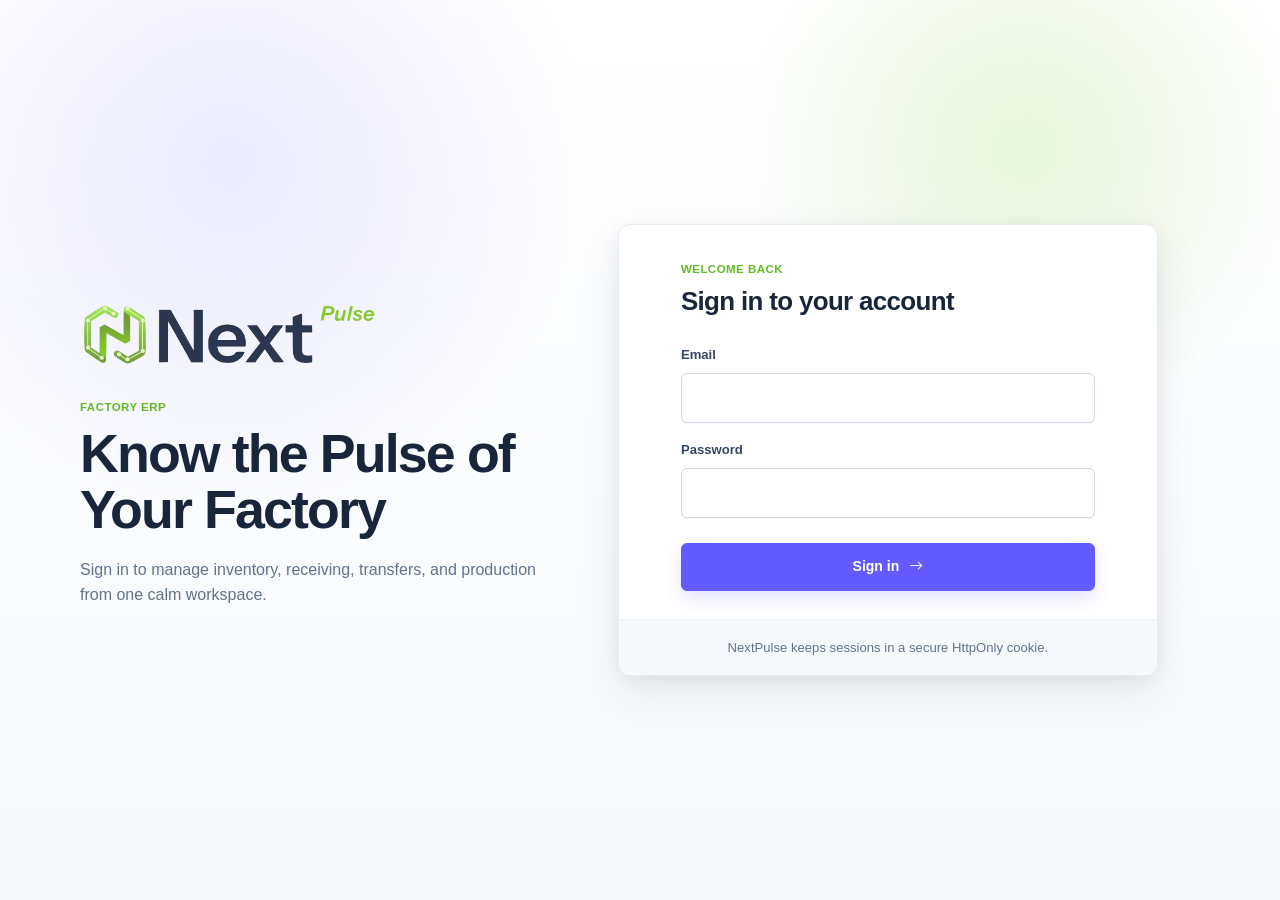
==== login.html @ 8088d1db "Deploy NextPulse frontend to GitHub Pages" ====
<!doctype html>
<html lang="en" data-bs-theme="light">
<head>
  <meta charset="utf-8">
  <meta name="viewport" content="width=device-width, initial-scale=1">
  <title>Sign in | NextPulse</title>
  <meta name="description" content="Sign in to NextPulse ERP.">
  <link rel="icon" type="image/png" href="assets/logo/nextpulse-icon.png">
  <link rel="preconnect" href="https://cdn.jsdelivr.net">
  <link href="https://cdn.jsdelivr.net/npm/bootstrap@5.3.3/dist/css/bootstrap.min.css" rel="stylesheet">
  <link href="https://cdn.jsdelivr.net/npm/bootstrap-icons@1.11.3/font/bootstrap-icons.min.css" rel="stylesheet">
  <link href="css/theme.css?v=20260719-2" rel="stylesheet">
  <link href="css/components.css?v=20260719-2" rel="stylesheet">
  <link href="css/auth.css?v=20260719-2" rel="stylesheet">
</head>
<body>
  <main class="np-auth-page">
    <section class="np-auth-brand">
      <img class="np-auth-logo" src="assets/logo/nextpulse-transparent.png" alt="NextPulse">
      <div>
        <p class="np-kicker">Factory ERP</p>
        <h1>Know the Pulse of Your Factory</h1>
        <p>
          Sign in to manage inventory, receiving, transfers, and production from one calm workspace.
        </p>
      </div>
    </section>

    <section class="np-auth-card" aria-label="Sign in">
      <div class="np-auth-card-inner">
        <div class="np-auth-card-header">
          <p class="np-kicker">Welcome back</p>
          <h2>Sign in to your account</h2>
        </div>

        <form id="loginForm" novalidate>
          <div class="np-form-field">
            <label for="email">Email</label>
            <input class="form-control" type="email" id="email" name="email" autocomplete="email" required>
          </div>

          <div class="np-form-field">
            <label for="password">Password</label>
            <input class="form-control" type="password" id="password" name="password" autocomplete="current-password" required>
          </div>

          <div class="np-login-error" id="loginError" hidden></div>

          <button class="np-primary-button" type="submit" id="loginButton">
            <span>Sign in</span>
            <i class="bi bi-arrow-right"></i>
          </button>
        </form>
      </div>
      <div class="np-auth-footer">
        NextPulse keeps sessions in a secure HttpOnly cookie.
      </div>
    </section>
  </main>

  <script src="https://cdn.jsdelivr.net/npm/bootstrap@5.3.3/dist/js/bootstrap.bundle.min.js"></script>
  <script src="js/api.js?v=20260719-2"></script>
  <script src="js/login.js?v=20260719-2"></script>
</body>
</html>
---- css/theme.css ----
:root {
  color-scheme: light;
  --np-bg: #f6f9fc;
  --np-bg-soft: #f8fafc;
  --np-sidebar-bg: #ffffff;
  --np-surface: #ffffff;
  --np-surface-2: #f6f9fc;
  --np-surface-3: #eef3f8;
  --np-border: #e6edf5;
  --np-border-strong: #c9d7e8;
  --np-text: #18253b;
  --np-text-muted: #62738d;
  --np-text-soft: #344762;
  --np-primary: #7ccf35;
  --np-primary-strong: #63b925;
  --np-primary-soft: #eaf8df;
  --np-accent: #635bff;
  --np-accent-soft: #f0efff;
  --np-success: #2fb344;
  --np-warning: #f59e0b;
  --np-danger: #df1b41;
  --np-sidebar-width: 236px;
  --np-sidebar-collapsed-width: 68px;
  --np-header-height: 64px;
  --np-radius-sm: 6px;
  --np-radius: 8px;
  --np-radius-lg: 12px;
  --np-shadow: 0 18px 46px rgba(50, 50, 93, 0.08), 0 6px 18px rgba(0, 0, 0, 0.06);
  --np-font: "Helvetica Neue", Helvetica, Arial, ui-sans-serif, system-ui, -apple-system, "Segoe UI", sans-serif;
}

html,
body {
  min-height: 100%;
}

body {
  margin: 0;
  background: var(--np-bg);
  color: var(--np-text);
  font-family: var(--np-font);
  font-size: 14px;
  letter-spacing: 0;
  -webkit-font-smoothing: antialiased;
  text-rendering: optimizeLegibility;
}

a {
  color: inherit;
  text-decoration: none;
}

button,
input,
select,
textarea {
  font: inherit;
}

::selection {
  background: rgba(124, 207, 53, 0.25);
}
---- css/components.css ----
.np-kicker {
  margin: 0;
  color: var(--np-primary-strong);
  font-size: 0.72rem;
  font-weight: 700;
  letter-spacing: 0.04em;
  text-transform: uppercase;
}

.np-brand {
  display: grid;
  gap: 2px;
  min-width: 0;
}

.np-brand-logo-compact {
  width: 106px;
  height: auto;
  display: block;
}

.np-brand-subtle {
  overflow: hidden;
  max-width: 150px;
  color: var(--np-text-muted);
  font-size: 0.72rem;
  text-overflow: ellipsis;
  white-space: nowrap;
}

.np-header h2,
.np-hero h1,
.np-panel h2 {
  margin: 0;
  letter-spacing: -0.02em;
}

.np-header-title {
  display: none;
}

.np-user-meta small,
.np-module-card small,
.np-status-tile span,
.np-mini-label {
  color: var(--np-text-muted);
}

.np-sidebar-brand {
  display: flex;
  align-items: center;
  justify-content: space-between;
  gap: 12px;
  min-height: var(--np-header-height);
  padding: 0 14px;
}

.np-app.is-sidebar-collapsed .np-sidebar-brand {
  justify-content: center;
  padding: 0;
}

.np-app.is-sidebar-collapsed .np-brand {
  display: none;
}

.np-sidebar-heading-row {
  display: flex;
  align-items: center;
  justify-content: space-between;
  gap: 8px;
  margin: 22px 10px 8px 14px;
}

.np-sidebar-heading {
  margin: 0;
  color: var(--np-text-muted);
  font-size: 0.72rem;
  font-weight: 650;
}

.np-app.is-sidebar-collapsed .np-sidebar-heading-row,
.np-app.is-sidebar-collapsed .np-sidebar-heading {
  width: 100%;
  height: 1px;
  margin: 12px 0 6px;
  overflow: hidden;
  color: transparent;
  background: var(--np-border);
}

.np-sidebar-heading-action {
  width: 24px;
  height: 24px;
  display: inline-grid;
  place-items: center;
  color: var(--np-text-muted);
  background: transparent;
  border: 0;
  border-radius: var(--np-radius-sm);
}

.np-sidebar-heading-action:hover,
.np-sidebar-heading-action:focus-visible {
  color: var(--np-text);
  background: var(--np-surface-3);
  outline: 0;
}

.np-nav {
  display: grid;
  gap: 2px;
  padding: 0 10px;
}

.np-nav-item {
  display: grid;
  grid-template-columns: minmax(0, 1fr) 28px;
  align-items: center;
  gap: 2px;
}

.np-nav-item-static {
  grid-template-columns: minmax(0, 1fr);
}

.np-nav-link {
  position: relative;
  display: flex;
  align-items: center;
  gap: 12px;
  min-height: 32px;
  padding: 0 8px;
  color: var(--np-text-soft);
  font-size: 0.91rem;
  font-weight: 500;
  border-radius: var(--np-radius-sm);
  outline: 0;
}

.np-app.is-sidebar-collapsed .np-nav {
  padding: 0 8px;
}

.np-app.is-sidebar-collapsed .np-nav-item {
  grid-template-columns: 1fr;
}

.np-app.is-sidebar-collapsed .np-nav-link {
  justify-content: center;
  gap: 0;
  min-height: 38px;
  padding: 0;
}

.np-app.is-sidebar-collapsed .np-nav-link span,
.np-app.is-sidebar-collapsed .np-favorite-button,
.np-app.is-sidebar-collapsed .np-brand-subtle,
.np-app.is-sidebar-collapsed .np-sidebar-system span:not(.np-live-dot) {
  display: none;
}

.np-app.is-sidebar-collapsed .np-nav-link i {
  width: auto;
}

.np-nav-link:focus-visible {
  box-shadow: 0 0 0 3px rgba(99, 91, 255, 0.16);
}

.np-nav-link i {
  width: 18px;
  color: #49627f;
  font-size: 1rem;
  text-align: center;
}

.np-nav-link:hover {
  color: var(--np-text);
  background: #f3f6fa;
}

.np-nav-link.active {
  color: var(--np-accent);
  background: #f7f8ff;
  font-weight: 650;
}

.np-nav-link.active::before {
  position: absolute;
  left: -10px;
  width: 2px;
  height: 18px;
  content: "";
  background: var(--np-accent);
  border-radius: 999px;
}

.np-nav-link.active i {
  color: var(--np-accent);
}

.np-sidebar-footer {
  margin-top: auto;
  padding: 12px 10px 14px;
  display: grid;
  gap: 10px;
}

.np-app.is-sidebar-collapsed .np-sidebar-footer {
  padding: 12px 8px;
}

.np-sidebar-system {
  display: flex;
  align-items: center;
  gap: 8px;
  padding: 8px;
  color: var(--np-text-muted);
  font-size: 0.78rem;
  border-radius: var(--np-radius-sm);
  background: var(--np-surface-2);
}

.np-app.is-sidebar-collapsed .np-sidebar-system {
  justify-content: center;
  padding: 8px 0;
}

.np-favorite-button {
  width: 28px;
  height: 28px;
  display: inline-grid;
  place-items: center;
  color: var(--np-text-muted);
  background: transparent;
  border: 0;
  border-radius: var(--np-radius-sm);
}

.np-favorite-button:hover,
.np-favorite-button:focus-visible,
.np-favorite-button.is-favorite {
  color: var(--np-accent);
  background: var(--np-accent-soft);
  outline: 0;
}

.np-nav-item.is-hidden {
  display: none;
}

.np-icon-button,
.np-language-button,
.np-user-button {
  min-width: 32px;
  height: 32px;
  display: inline-flex;
  align-items: center;
  justify-content: center;
  gap: 8px;
  color: var(--np-text-soft);
  background: transparent;
  border: 1px solid transparent;
  border-radius: var(--np-radius-sm);
}

.np-icon-button:hover,
.np-language-button:hover,
.np-user-button:hover {
  color: var(--np-text);
  background: var(--np-surface-3);
  border-color: var(--np-border);
}

.np-user-button {
  width: auto;
  padding: 0 8px 0 4px;
}

.np-user-avatar {
  width: 24px;
  height: 24px;
  display: grid;
  place-items: center;
  color: #0c1b0a;
  font-size: 0.78rem;
  font-weight: 750;
  background: var(--np-primary);
  border-radius: 999px;
}

.np-user-meta {
  line-height: 1.05;
  text-align: left;
}

.np-user-meta strong {
  max-width: 112px;
  overflow: hidden;
  color: var(--np-text);
  font-size: 0.82rem;
  font-weight: 650;
  text-overflow: ellipsis;
  white-space: nowrap;
}

.np-live-dot {
  width: 7px;
  height: 7px;
  display: inline-block;
  background: var(--np-success);
  border-radius: 50%;
  box-shadow: 0 0 0 4px rgba(47, 179, 68, 0.1);
}

.np-global-search,
.np-search {
  min-height: 36px;
  display: flex;
  align-items: center;
  gap: 10px;
  color: var(--np-text-muted);
  background: var(--np-surface-3);
  border: 1px solid transparent;
  border-radius: var(--np-radius);
}

.np-global-search {
  width: min(360px, 44vw);
  padding: 0 12px;
}

.np-search {
  width: min(620px, 100%);
  min-height: 46px;
  padding: 0 14px;
  background: #ffffff;
  border-color: var(--np-border);
}

.np-global-search input,
.np-search input {
  width: 100%;
  color: var(--np-text);
  background: transparent;
  border: 0;
  outline: 0;
}

.np-global-search:focus-within,
.np-search:focus-within {
  background: #ffffff;
  border-color: #a7c7e7;
  box-shadow: 0 0 0 3px rgba(99, 91, 255, 0.08);
}

.np-global-search input::placeholder,
.np-search input::placeholder {
  color: var(--np-text-muted);
}

.np-hero {
  display: flex;
  align-items: center;
  justify-content: flex-start;
  gap: 18px;
  min-height: 154px;
  padding: 26px 28px;
  border: 1px solid var(--np-border);
  border-radius: var(--np-radius-lg);
  background:
    radial-gradient(circle at 94% 14%, rgba(124, 207, 53, 0.22), transparent 28%),
    radial-gradient(circle at 12% 8%, rgba(99, 91, 255, 0.12), transparent 32%),
    #ffffff;
  box-shadow: 0 1px 2px rgba(24, 37, 59, 0.04);
}

.np-hero h1 {
  max-width: 560px;
  margin-top: 8px;
  color: var(--np-text);
  font-size: clamp(1.7rem, 2.4vw, 2.45rem);
  font-weight: 730;
  line-height: 1.12;
}

.np-hero-copy {
  max-width: 620px;
  margin: 12px 0 0;
  color: var(--np-text-muted);
  font-size: 0.98rem;
  line-height: 1.48;
}

.np-module-grid {
  display: grid;
  grid-template-columns: repeat(4, minmax(0, 1fr));
  gap: 12px;
  margin: 16px 0;
}

.np-module-card {
  display: flex;
  align-items: center;
  gap: 12px;
  min-height: 96px;
  padding: 16px;
  background: #ffffff;
  border: 1px solid var(--np-border);
  border-radius: var(--np-radius);
  box-shadow: 0 1px 2px rgba(24, 37, 59, 0.04);
}

.np-module-card:hover {
  transform: translateY(-1px);
  border-color: var(--np-border-strong);
  box-shadow: 0 12px 30px rgba(24, 37, 59, 0.08);
}

.np-card-icon {
  width: 38px;
  height: 38px;
  display: grid;
  place-items: center;
  flex: 0 0 auto;
  color: var(--np-accent);
  background: var(--np-accent-soft);
  border-radius: var(--np-radius);
}

.np-module-card strong {
  display: block;
  margin-bottom: 4px;
}

.np-panel {
  padding: 22px 24px;
  border: 1px solid var(--np-border);
  border-radius: var(--np-radius-lg);
  background: #ffffff;
  box-shadow: 0 1px 2px rgba(24, 37, 59, 0.04);
}

.np-panel-header {
  display: flex;
  align-items: center;
  justify-content: space-between;
  gap: 16px;
  margin-bottom: 20px;
}

.np-panel-actions {
  display: inline-flex;
  align-items: center;
  gap: 8px;
  flex-wrap: wrap;
}

.np-panel h2 {
  font-size: clamp(1.55rem, 2.2vw, 2rem);
  font-weight: 700;
  line-height: 1.12;
}

.np-primary-button {
  min-height: 34px;
  display: inline-flex;
  align-items: center;
  justify-content: center;
  gap: 8px;
  padding: 0 13px;
  color: #ffffff;
  font-weight: 650;
  background: var(--np-accent);
  border: 1px solid var(--np-accent);
  border-radius: var(--np-radius-sm);
  box-shadow: 0 6px 12px rgba(99, 91, 255, 0.14);
}

.np-primary-button:hover {
  color: #ffffff;
  background: #5147ee;
  border-color: #5147ee;
}

.np-primary-button:disabled {
  cursor: not-allowed;
  opacity: 0.48;
  box-shadow: none;
}

.np-status-grid {
  display: grid;
  gap: 12px;
}

.np-completion-fields {
  display: grid;
  grid-template-columns: repeat(2, minmax(0, 1fr));
  gap: 10px;
}

.np-status-grid {
  grid-template-columns: repeat(3, minmax(0, 1fr));
}

.np-status-tile,
.np-metric-card {
  display: grid;
  gap: 8px;
  padding: 15px;
  background: var(--np-surface-2);
  border: 1px solid var(--np-border);
  border-radius: var(--np-radius);
}

.np-metric-card span {
  color: var(--np-text-muted);
  font-size: 0.72rem;
  font-weight: 700;
  letter-spacing: 0.02em;
  text-transform: uppercase;
}

.np-metric-card strong {
  color: var(--np-text);
  font-size: 1.65rem;
  font-weight: 680;
  line-height: 1;
}

.np-table-toolbar {
  position: relative;
  display: grid;
  grid-template-columns: minmax(240px, 1fr) auto;
  gap: 12px;
  margin-bottom: 12px;
}

.np-filter-row {
  display: flex;
  align-items: center;
  gap: 8px;
  justify-content: flex-end;
  flex-wrap: wrap;
}

.np-filter-field {
  position: relative;
  display: inline-flex;
  align-items: center;
}

.np-filter-field::after {
  position: absolute;
  right: 11px;
  color: var(--np-text-muted);
  font-family: "bootstrap-icons";
  font-size: 0.72rem;
  content: "\f282";
  pointer-events: none;
}

.np-filter-select {
  min-height: 36px;
  min-width: 152px;
  appearance: none;
  color: var(--np-text-soft);
  background: #ffffff;
  border: 1px solid var(--np-border-strong);
  border-radius: var(--np-radius-sm);
  padding: 0 30px 0 11px;
  outline: 0;
}

.np-filter-select:hover,
.np-filter-select:focus {
  color: var(--np-text);
  border-color: #a7b7cb;
  box-shadow: 0 0 0 3px rgba(99, 91, 255, 0.08);
}

.np-toggle {
  min-height: 36px;
  display: inline-flex;
  align-items: center;
  gap: 8px;
  padding: 0 11px;
  color: var(--np-text-soft);
  border: 1px solid var(--np-border-strong);
  border-radius: var(--np-radius-sm);
  background: #ffffff;
  white-space: nowrap;
}

.np-toggle input {
  width: 14px;
  height: 14px;
  accent-color: var(--np-accent);
}

.np-toolbar-meta {
  min-height: 36px;
  display: inline-flex;
  align-items: center;
  color: var(--np-text-muted);
  font-size: 0.9rem;
  white-space: nowrap;
}

.np-table-wrap {
  overflow: auto;
  border-top: 1px solid var(--np-border);
}

.np-table-wrap-spaced {
  margin-top: 18px;
  border: 1px solid var(--np-border);
  border-radius: var(--np-radius);
}

.np-table {
  width: 100%;
  min-width: 820px;
  margin: 0;
  border-collapse: collapse;
}

.np-table th,
.np-table td {
  padding: 10px 10px;
  border-bottom: 1px solid var(--np-border);
}

.np-table th {
  color: var(--np-text);
  font-size: 0.76rem;
  font-weight: 700;
  background: #ffffff;
}

.np-table td {
  color: var(--np-text-soft);
}

.np-table td strong {
  color: var(--np-text);
  font-weight: 650;
}

.np-table tbody tr:hover {
  background: var(--np-surface-2);
}

.np-table tbody tr:last-child td {
  border-bottom: 0;
}

.np-empty-cell {
  color: var(--np-text-muted) !important;
  text-align: center;
}

.np-inventory-panel {
  position: relative;
}

.np-inventory-table {
  min-width: 980px;
}

.np-production-table {
  min-width: 820px;
}

.np-inventory-table tbody tr {
  cursor: pointer;
}

.np-item-cell {
  display: flex;
  align-items: center;
  gap: 11px;
  min-width: 260px;
}

.np-item-thumb {
  width: 34px;
  height: 34px;
  display: grid;
  place-items: center;
  flex: 0 0 auto;
  color: #266a11;
  font-size: 0.72rem;
  font-weight: 780;
  background:
    linear-gradient(135deg, rgba(124, 207, 53, 0.18), rgba(99, 91, 255, 0.12)),
    #ffffff;
  border: 1px solid rgba(124, 207, 53, 0.34);
  border-radius: var(--np-radius-sm);
}

.np-item-thumb-lg {
  width: 46px;
  height: 46px;
  font-size: 0.82rem;
}

.np-item-main {
  min-width: 0;
  display: grid;
  gap: 2px;
}

.np-item-main strong,
.np-item-main span {
  overflow: hidden;
  text-overflow: ellipsis;
  white-space: nowrap;
}

.np-item-main span,
.np-muted-text {
  color: var(--np-text-muted);
  font-size: 0.82rem;
}

.np-stock-cell {
  display: grid;
  gap: 2px;
}

.np-stock-cell strong {
  font-variant-numeric: tabular-nums;
}

.np-stock-cell span {
  color: var(--np-text-muted);
  font-size: 0.78rem;
}

.np-inline-number {
  display: inline-flex;
  align-items: center;
  justify-content: flex-end;
  gap: 6px;
}

.np-inline-number input {
  width: 88px;
  height: 32px;
  padding: 0 8px;
  color: var(--np-text);
  font-weight: 650;
  text-align: right;
  background: #ffffff;
  border: 1px solid var(--np-border-strong);
  border-radius: var(--np-radius-sm);
  outline: 0;
}

.np-inline-number input:focus {
  border-color: #a7c7e7;
  box-shadow: 0 0 0 3px rgba(99, 91, 255, 0.08);
}

.np-inline-number input.is-danger {
  color: var(--np-danger);
  border-color: rgba(223, 27, 65, 0.55);
  background: rgba(223, 27, 65, 0.045);
}

.np-inline-number input.is-danger:focus {
  border-color: rgba(223, 27, 65, 0.75);
  box-shadow: 0 0 0 3px rgba(223, 27, 65, 0.1);
}

.np-inline-number span {
  min-width: 44px;
  color: var(--np-text-muted);
  font-size: 0.78rem;
  text-align: left;
}

.np-transfer-control {
  margin-bottom: 3px;
}

.np-transfer-hint {
  display: block;
  color: var(--np-text-muted);
  font-size: 0.74rem;
}

.np-production-stock {
  align-items: end;
}

.np-stock-package {
  color: var(--np-text-muted);
  font-size: 0.78rem;
}

.np-stock-package strong {
  color: var(--np-text);
  font-size: 0.9rem;
  font-weight: 760;
}

.np-pack-visual {
  display: inline-grid;
  justify-items: end;
  gap: 4px;
}

.np-pack-whole {
  color: var(--np-text-muted);
  font-size: 0.78rem;
  line-height: 1.1;
}

.np-pack-whole strong {
  color: var(--np-text);
  font-size: 0.9rem;
  font-weight: 760;
  font-variant-numeric: tabular-nums;
}

.np-pack-fraction {
  position: relative;
  width: 92px;
  height: 20px;
  display: inline-grid;
  place-items: center;
  overflow: hidden;
  padding: 0 8px;
  color: var(--np-text);
  background: linear-gradient(90deg, rgba(255, 228, 232, 0.82), rgba(255, 241, 243, 0.9));
  border: 1px solid rgba(99, 185, 37, 0.38);
  border-radius: 6px;
  box-shadow: inset 0 0 0 1px rgba(255, 255, 255, 0.62);
}

.np-pack-fraction-fill {
  position: absolute;
  inset: 0 auto 0 0;
  width: var(--np-pack-fill);
  background: linear-gradient(90deg, rgba(124, 207, 53, 0.78), rgba(99, 185, 37, 0.9));
  border-right: 1px solid rgba(20, 83, 45, 0.18);
}

.np-pack-fraction-label {
  position: relative;
  z-index: 1;
  color: #334155;
  font-size: 0.64rem;
  font-weight: 800;
  line-height: 1;
  font-variant-numeric: tabular-nums;
  text-shadow: 0 1px 0 rgba(255, 255, 255, 0.64);
}

.np-production-stock small {
  color: var(--np-text-muted);
  font-size: 0.74rem;
  font-style: normal;
}

.np-production-stock.is-danger strong,
.np-production-stock.is-danger span,
.np-production-stock.is-danger small {
  color: var(--np-danger);
}

.np-production-stock.is-danger .np-pack-fraction {
  color: var(--np-danger);
  background: rgba(255, 228, 232, 0.94);
  border-color: rgba(223, 27, 65, 0.34);
}

.np-production-stock.is-danger .np-pack-fraction-fill {
  background: linear-gradient(90deg, rgba(124, 207, 53, 0.64), rgba(99, 185, 37, 0.76));
}

.np-production-stock.is-danger .np-pack-fraction-label {
  color: var(--np-danger);
}

.np-status-icon {
  width: 28px;
  height: 28px;
  display: inline-grid;
  place-items: center;
  color: var(--np-text-muted);
  background: var(--np-surface-2);
  border: 1px solid var(--np-border);
  border-radius: 999px;
}

.np-status-icon.is-ready {
  color: #2e8b2f;
  background: rgba(124, 207, 53, 0.12);
  border-color: rgba(124, 207, 53, 0.35);
}

.np-status-icon.is-no-need {
  color: #64748b;
  background: rgba(100, 116, 139, 0.1);
  border-color: rgba(100, 116, 139, 0.22);
}

.np-status-icon.is-danger {
  color: var(--np-danger);
  background: rgba(223, 27, 65, 0.07);
  border-color: rgba(223, 27, 65, 0.22);
}

.np-table tbody tr.is-stock-short {
  background: rgba(223, 27, 65, 0.035);
}

.np-action-cluster {
  display: inline-flex;
  align-items: center;
  justify-content: flex-end;
  gap: 4px;
}

.np-row-action {
  width: 30px;
  height: 30px;
  display: inline-grid;
  place-items: center;
  color: var(--np-text-muted);
  background: transparent;
  border: 1px solid transparent;
  border-radius: var(--np-radius-sm);
}

.np-row-action:hover,
.np-row-action:focus-visible {
  color: var(--np-text);
  background: var(--np-surface-3);
  border-color: var(--np-border);
  outline: 0;
}

.np-row-action.is-primary {
  color: var(--np-accent);
  background: var(--np-accent-soft);
}

.np-column-popover {
  position: absolute;
  top: 74px;
  right: 24px;
  z-index: 20;
  width: 260px;
  padding: 10px;
  background: #ffffff;
  border: 1px solid var(--np-border);
  border-radius: var(--np-radius);
  box-shadow: var(--np-shadow);
}

.np-column-popover-header {
  display: flex;
  align-items: center;
  justify-content: space-between;
  gap: 10px;
  padding: 2px 2px 8px;
}

.np-column-list {
  display: grid;
  gap: 4px;
}

.np-column-choice {
  min-height: 34px;
  display: flex;
  align-items: center;
  gap: 9px;
  padding: 0 8px;
  color: var(--np-text-soft);
  border-radius: var(--np-radius-sm);
}

.np-column-choice:hover {
  background: var(--np-surface-2);
}

.np-column-choice input {
  width: 14px;
  height: 14px;
  accent-color: var(--np-accent);
}

.np-drawer {
  position: fixed;
  inset: 0 0 0 auto;
  z-index: 1050;
  width: min(440px, 100vw);
  display: flex;
  flex-direction: column;
  background: #ffffff;
  border-left: 1px solid var(--np-border);
  box-shadow: var(--np-shadow);
  transform: translateX(100%);
  transition: transform 180ms ease;
}

.np-drawer.is-open {
  transform: translateX(0);
}

.np-drawer-backdrop {
  z-index: 1045;
}

.np-drawer-header {
  min-height: 72px;
  display: flex;
  align-items: center;
  justify-content: space-between;
  gap: 12px;
  padding: 14px 16px;
  border-bottom: 1px solid var(--np-border);
}

.np-drawer-title {
  display: flex;
  align-items: center;
  gap: 12px;
  min-width: 0;
}

.np-drawer-title h3 {
  max-width: 280px;
  margin: 2px 0 1px;
  overflow: hidden;
  color: var(--np-text);
  font-size: 1.05rem;
  font-weight: 720;
  text-overflow: ellipsis;
  white-space: nowrap;
}

.np-drawer-body {
  display: grid;
  gap: 14px;
  padding: 16px;
  overflow: auto;
}

.np-drawer-stock-grid {
  display: grid;
  grid-template-columns: repeat(2, minmax(0, 1fr));
  gap: 10px;
}

.np-info-strip {
  padding: 11px 12px;
  color: var(--np-text-soft);
  line-height: 1.45;
  background: var(--np-surface-2);
  border: 1px solid var(--np-border);
  border-radius: var(--np-radius);
}

.np-drawer-actions {
  display: flex;
  align-items: center;
  gap: 8px;
  flex-wrap: wrap;
}

.np-drawer-section {
  display: grid;
  gap: 10px;
  padding-top: 4px;
}

.np-drawer-section-title {
  display: flex;
  align-items: center;
  justify-content: space-between;
  gap: 12px;
}

.np-drawer-section-title span {
  color: var(--np-text-muted);
  font-size: 0.78rem;
}

.np-location-stock-list {
  display: grid;
  gap: 8px;
}

.np-location-stock-row {
  min-height: 64px;
  display: grid;
  grid-template-columns: minmax(0, 1fr) auto;
  align-items: center;
  gap: 12px;
  padding: 11px 12px;
  background: var(--np-surface-2);
  border: 1px solid var(--np-border);
  border-radius: var(--np-radius);
}

.np-location-stock-name,
.np-location-stock-values {
  display: grid;
  gap: 3px;
  min-width: 0;
}

.np-location-stock-name strong {
  overflow: hidden;
  color: var(--np-text);
  font-size: 0.9rem;
  font-weight: 680;
  text-overflow: ellipsis;
  white-space: nowrap;
}

.np-location-stock-name span,
.np-location-stock-values small {
  color: var(--np-text-muted);
  font-size: 0.78rem;
}

.np-location-stock-values {
  text-align: right;
  font-variant-numeric: tabular-nums;
}

.np-location-stock-values span {
  color: var(--np-text-soft);
  font-size: 0.9rem;
}

.np-location-stock-values strong {
  color: var(--np-text);
  font-weight: 720;
}

.np-movement-list {
  display: grid;
  gap: 8px;
}

.np-movement-row {
  min-height: 68px;
  display: grid;
  grid-template-columns: 32px minmax(0, 1fr) auto;
  align-items: center;
  gap: 10px;
  padding: 10px 12px;
  background: var(--np-surface-2);
  border: 1px solid var(--np-border);
  border-radius: var(--np-radius);
}

.np-movement-icon {
  width: 30px;
  height: 30px;
  display: grid;
  place-items: center;
  color: var(--np-text-muted);
  background: #ffffff;
  border: 1px solid var(--np-border);
  border-radius: 999px;
}

.np-movement-icon.is-in {
  color: #1f6f2a;
  background: #effaf0;
  border-color: #bde7c2;
}

.np-movement-icon.is-out {
  color: #8f1230;
  background: #fff1f4;
  border-color: rgba(223, 27, 65, 0.2);
}

.np-movement-icon.is-transfer {
  color: var(--np-accent);
  background: #f4f2ff;
  border-color: #dad5ff;
}

.np-movement-main,
.np-movement-values {
  display: grid;
  gap: 2px;
  min-width: 0;
}

.np-movement-main strong {
  overflow: hidden;
  color: var(--np-text);
  font-size: 0.84rem;
  font-weight: 700;
  text-overflow: ellipsis;
  white-space: nowrap;
}

.np-movement-main span,
.np-movement-main small,
.np-movement-values span,
.np-movement-values small {
  overflow: hidden;
  color: var(--np-text-muted);
  font-size: 0.76rem;
  line-height: 1.3;
  text-overflow: ellipsis;
  white-space: nowrap;
}

.np-movement-main .np-movement-balance {
  color: var(--np-text-soft);
  font-weight: 650;
}

.np-movement-values {
  color: var(--np-text);
  text-align: right;
  font-variant-numeric: tabular-nums;
}

.np-movement-values strong {
  color: var(--np-text);
  font-size: 0.84rem;
  font-weight: 750;
}

.np-empty-state-compact {
  padding: 14px;
  color: var(--np-text-muted);
  background: var(--np-surface-2);
  border: 1px dashed var(--np-border-strong);
  border-radius: var(--np-radius);
}

.np-badge {
  display: inline-flex;
  align-items: center;
  min-height: 20px;
  padding: 0 6px;
  color: #24750f;
  font-size: 0.78rem;
  font-weight: 650;
  background: var(--np-primary-soft);
  border: 1px solid rgba(124, 207, 53, 0.42);
  border-radius: var(--np-radius-sm);
}

.np-workspace-grid {
  display: grid;
  grid-template-columns: minmax(0, 1fr) 280px;
  gap: 18px;
  align-items: start;
}

.np-workflow {
  display: grid;
  grid-template-columns: repeat(4, minmax(0, 1fr));
  gap: 8px;
  margin-bottom: 16px;
}

.np-workflow-step {
  min-height: 72px;
  display: grid;
  grid-template-columns: 28px minmax(0, 1fr);
  grid-template-rows: auto auto;
  column-gap: 10px;
  align-content: center;
  padding: 12px;
  background: var(--np-surface-2);
  border: 1px solid var(--np-border);
  border-radius: var(--np-radius);
}

.np-workflow-step span {
  grid-row: 1 / span 2;
  width: 28px;
  height: 28px;
  display: grid;
  place-items: center;
  color: var(--np-text-muted);
  font-size: 0.78rem;
  font-weight: 750;
  background: #ffffff;
  border: 1px solid var(--np-border-strong);
  border-radius: 999px;
}

.np-workflow-step strong {
  color: var(--np-text);
  font-size: 0.88rem;
}

.np-workflow-step small {
  overflow: hidden;
  color: var(--np-text-muted);
  font-size: 0.76rem;
  text-overflow: ellipsis;
  white-space: nowrap;
}

.np-workflow-step.is-active {
  background: var(--np-accent-soft);
  border-color: rgba(99, 91, 255, 0.38);
}

.np-workflow-step.is-active span {
  color: #ffffff;
  background: var(--np-accent);
  border-color: var(--np-accent);
}

.np-workflow-step.is-complete span {
  color: #ffffff;
  background: var(--np-success);
  border-color: var(--np-success);
}

.np-form-panel,
.np-summary-panel {
  border: 1px solid var(--np-border);
  border-radius: var(--np-radius);
  background: #ffffff;
}

.np-form-panel {
  display: grid;
  gap: 0;
}

.np-form-section {
  display: grid;
  gap: 16px;
  padding: 18px;
  border-bottom: 1px solid var(--np-border);
}

.np-form-section-compact {
  gap: 12px;
  padding-top: 14px;
}

.np-form-section:last-child {
  border-bottom: 0;
}

.np-form-section h3,
.np-summary-panel h3 {
  margin: 3px 0 0;
  color: var(--np-text);
  font-size: 1rem;
  font-weight: 700;
}

.np-form-grid {
  display: grid;
  grid-template-columns: repeat(2, minmax(0, 1fr));
  gap: 12px;
}

.np-field {
  display: grid;
  gap: 6px;
  min-width: 0;
}

.np-field-wide {
  grid-column: 1 / -1;
}

.np-field span {
  color: var(--np-text-soft);
  font-size: 0.78rem;
  font-weight: 650;
}

.np-field input,
.np-field select {
  width: 100%;
  min-height: 38px;
  padding: 0 11px;
  color: var(--np-text);
  background: #ffffff;
  border: 1px solid var(--np-border-strong);
  border-radius: var(--np-radius-sm);
  outline: 0;
}

.np-field input[readonly] {
  color: var(--np-text-muted);
  background: var(--np-surface-2);
}

.np-field input:focus,
.np-field select:focus {
  border-color: #a7c7e7;
  box-shadow: 0 0 0 3px rgba(99, 91, 255, 0.1);
}

.np-receiving-preview {
  min-height: 40px;
  display: flex;
  align-items: center;
  margin: 0;
  padding: 10px 12px;
  color: var(--np-text-soft);
  line-height: 1.35;
  background: var(--np-surface-2);
  border: 1px solid var(--np-border);
  border-radius: var(--np-radius-sm);
}

.np-form-actions {
  display: flex;
  justify-content: flex-end;
}

.np-summary-panel {
  position: sticky;
  top: calc(var(--np-header-height) + 18px);
  display: grid;
  gap: 14px;
  padding: 18px;
}

.np-summary-copy {
  margin: 0;
  color: var(--np-text-muted);
  font-size: 0.88rem;
  line-height: 1.45;
}

.np-summary-stat {
  display: grid;
  gap: 5px;
  padding: 14px;
  background: var(--np-surface-2);
  border: 1px solid var(--np-border);
  border-radius: var(--np-radius);
}

.np-summary-stat span {
  color: var(--np-text-muted);
  font-size: 0.75rem;
  font-weight: 700;
  text-transform: uppercase;
}

.np-summary-stat strong {
  color: var(--np-text);
  font-size: 1.25rem;
  font-weight: 700;
}

.np-recent-batches {
  display: grid;
  gap: 10px;
  margin-top: 16px;
  padding: 14px;
  background: #ffffff;
  border: 1px solid var(--np-border);
  border-radius: var(--np-radius);
}

.np-recent-batches-header {
  display: flex;
  align-items: flex-start;
  justify-content: space-between;
  gap: 12px;
}

.np-recent-batches-header h3 {
  margin: 2px 0 0;
  color: var(--np-text);
  font-size: 1rem;
  font-weight: 700;
}

.np-recent-batches-header > span {
  color: var(--np-text-muted);
  font-size: 0.82rem;
  font-weight: 650;
  white-space: nowrap;
}

.np-recent-batch-list {
  display: grid;
  gap: 6px;
}

.np-recent-batch-row {
  width: 100%;
  display: grid;
  grid-template-columns: minmax(0, 1fr) auto;
  align-items: center;
  gap: 6px;
  padding: 4px;
  color: var(--np-text);
  text-align: left;
  background: var(--np-surface-2);
  border: 1px solid var(--np-border);
  border-radius: var(--np-radius-sm);
}

.np-recent-batch-row:not(.is-empty):hover,
.np-recent-batch-row.is-selected {
  background: #ffffff;
  border-color: rgba(99, 91, 255, 0.32);
  box-shadow: 0 0 0 3px rgba(99, 91, 255, 0.08);
}

.np-recent-batch-row.is-empty {
  display: block;
  padding: 10px 12px;
  color: var(--np-text-muted);
  cursor: default;
}

.np-recent-batch-open {
  min-width: 0;
  display: grid;
  grid-template-columns: minmax(0, 1fr) auto;
  align-items: center;
  gap: 12px;
  padding: 7px 8px;
  color: inherit;
  text-align: left;
  background: transparent;
  border: 0;
}

.np-recent-batch-cancel {
  width: 30px;
  height: 30px;
  display: grid;
  place-items: center;
  color: var(--np-text-muted);
  background: transparent;
  border: 1px solid transparent;
  border-radius: var(--np-radius-sm);
}

.np-recent-batch-cancel:hover {
  color: var(--np-danger);
  background: #fff1f4;
  border-color: rgba(223, 27, 65, 0.18);
}

.np-recent-batch-main {
  display: grid;
  gap: 2px;
  min-width: 0;
}

.np-recent-batch-main strong {
  overflow: hidden;
  color: var(--np-text);
  font-size: 0.9rem;
  font-weight: 700;
  text-overflow: ellipsis;
  white-space: nowrap;
}

.np-recent-batch-main span,
.np-recent-batch-meta {
  color: var(--np-text-muted);
  font-size: 0.8rem;
  line-height: 1.35;
}

.np-recent-batch-side {
  display: flex;
  align-items: center;
  gap: 8px;
  white-space: nowrap;
}

.np-batch-status {
  display: inline-flex;
  align-items: center;
  min-height: 24px;
  padding: 0 8px;
  color: var(--np-text-soft);
  font-size: 0.72rem;
  font-weight: 750;
  text-transform: uppercase;
  background: #ffffff;
  border: 1px solid var(--np-border);
  border-radius: 999px;
}

.np-batch-status.is-draft {
  color: #4f46e5;
  background: #f4f2ff;
  border-color: #dad5ff;
}

.np-batch-status.is-in-progress {
  color: #8a4c00;
  background: #fff7e6;
  border-color: #ffd99a;
}

.np-batch-status.is-posted,
.np-batch-status.is-completed {
  color: #1f6f2a;
  background: #effaf0;
  border-color: #bde7c2;
}

.np-alert {
  padding: 11px 12px;
  color: var(--np-text-soft);
  font-size: 0.86rem;
  line-height: 1.4;
  background: var(--np-surface-2);
  border: 1px solid var(--np-border);
  border-radius: var(--np-radius-sm);
}

.np-alert.is-error {
  color: #8f1230;
  background: #fff1f4;
  border-color: rgba(223, 27, 65, 0.24);
}

.np-alert.is-success {
  color: #1f6f2a;
  background: #effaf0;
  border-color: rgba(47, 179, 68, 0.24);
}

.np-panel-top-alert {
  margin: -2px 0 16px;
}

.np-row-action {
  min-width: 30px;
  height: 30px;
  display: inline-grid;
  place-items: center;
  color: var(--np-text-muted);
  background: transparent;
  border: 1px solid transparent;
  border-radius: var(--np-radius-sm);
}

.np-row-action:hover {
  color: var(--np-danger);
  background: #fff1f4;
  border-color: rgba(223, 27, 65, 0.18);
}

@media (max-width: 1199.98px) {
  .np-module-grid {
    grid-template-columns: repeat(2, minmax(0, 1fr));
  }

  .np-table-toolbar {
    grid-template-columns: 1fr;
  }

  .np-workspace-grid {
    grid-template-columns: 1fr;
  }

  .np-workflow {
    grid-template-columns: repeat(2, minmax(0, 1fr));
  }

  .np-summary-panel {
    position: static;
  }

  .np-filter-row {
    justify-content: flex-start;
  }
}

@media (max-width: 767.98px) {
  .np-global-search {
    display: none;
  }

  .np-hero {
    align-items: flex-start;
    flex-direction: column;
    min-height: auto;
    padding: 22px;
  }

  .np-hero h1 {
    font-size: clamp(1.65rem, 7vw, 2.05rem);
  }

  .np-module-grid,
  .np-status-grid {
    grid-template-columns: 1fr;
  }

  .np-panel {
    padding: 18px;
  }

  .np-panel-header {
    align-items: flex-start;
    flex-direction: column;
  }

  .np-panel-actions {
    width: 100%;
  }

  .np-panel-actions > * {
    flex: 1 1 auto;
    min-width: 0;
  }

  .np-panel-actions .np-primary-button {
    flex: 2 1 160px;
  }

  .np-form-grid {
    grid-template-columns: 1fr;
  }

  .np-filter-row {
    align-items: stretch;
    flex-direction: column;
  }

  .np-filter-field,
  .np-filter-select,
  .np-toggle {
    width: 100%;
  }

  .np-workflow {
    grid-template-columns: 1fr;
  }

  .np-recent-batches-header {
    align-items: flex-start;
    flex-direction: column;
  }

  .np-recent-batch-row {
    grid-template-columns: 1fr;
  }

  .np-recent-batch-open {
    grid-template-columns: 1fr;
  }

  .np-recent-batch-side {
    align-items: flex-start;
  }

  .np-recent-batch-side {
    justify-content: space-between;
    width: 100%;
  }

  .np-column-popover {
    top: 116px;
    right: 18px;
    left: 18px;
    width: auto;
  }

  .np-drawer {
    width: 100vw;
  }

  .np-drawer-stock-grid {
    grid-template-columns: 1fr;
  }
}
---- css/auth.css ----
body {
  min-height: 100vh;
  background:
    radial-gradient(circle at 80% 16%, rgba(124, 207, 53, 0.18), transparent 22%),
    radial-gradient(circle at 18% 18%, rgba(99, 91, 255, 0.12), transparent 28%),
    linear-gradient(180deg, #ffffff 0%, #f6f9fc 100%);
}

.np-auth-page {
  min-height: 100vh;
  display: grid;
  grid-template-columns: minmax(0, 0.92fr) minmax(360px, 540px);
  gap: 54px;
  align-items: center;
  width: min(1120px, calc(100% - 48px));
  margin: 0 auto;
  padding: 48px 0;
}

.np-auth-brand {
  display: grid;
  gap: 30px;
}

.np-auth-logo {
  width: min(300px, 72vw);
  height: auto;
}

.np-auth-brand h1 {
  max-width: 560px;
  margin: 10px 0 0;
  color: var(--np-text);
  font-size: clamp(2.55rem, 4.2vw, 4.15rem);
  font-weight: 740;
  line-height: 1.03;
  letter-spacing: -0.035em;
}

.np-auth-brand p:not(.np-kicker) {
  max-width: 510px;
  margin: 20px 0 0;
  color: var(--np-text-muted);
  font-size: 1rem;
  line-height: 1.58;
}

.np-auth-card {
  overflow: hidden;
  padding: 0;
  border: 1px solid var(--np-border);
  border-radius: 12px;
  background: #ffffff;
  box-shadow: var(--np-shadow);
}

.np-auth-card-inner {
  padding: 36px 62px 28px;
}

.np-auth-card-header {
  margin-bottom: 28px;
}

.np-auth-card h2 {
  margin: 8px 0 0;
  color: var(--np-text);
  font-size: 1.62rem;
  font-weight: 720;
  letter-spacing: -0.025em;
}

.np-form-field {
  display: grid;
  gap: 8px;
  margin-bottom: 17px;
}

.np-form-field label {
  color: var(--np-text-soft);
  font-size: 0.82rem;
  font-weight: 650;
}

.np-form-field .form-control {
  min-height: 50px;
  color: var(--np-text);
  background: #ffffff;
  border: 1px solid #cdd8e5;
  border-radius: var(--np-radius-sm);
  box-shadow: 0 1px 1px rgba(24, 37, 59, 0.03);
}

.np-form-field .form-control:focus {
  color: var(--np-text);
  background: #ffffff;
  border-color: #98c7eb;
  box-shadow: 0 0 0 3px rgba(99, 91, 255, 0.12);
}

.np-primary-button {
  width: 100%;
  min-height: 48px;
  display: inline-flex;
  align-items: center;
  justify-content: center;
  gap: 10px;
  margin-top: 8px;
  color: #ffffff;
  font-weight: 700;
  background: var(--np-accent);
  border: 1px solid var(--np-accent);
  border-radius: var(--np-radius-sm);
  box-shadow: 0 8px 18px rgba(99, 91, 255, 0.16);
}

.np-primary-button:hover {
  background: #5147ee;
}

.np-primary-button:disabled {
  cursor: not-allowed;
  opacity: 0.65;
}

.np-login-error {
  margin: 4px 0 12px;
  padding: 11px;
  color: #8a0f2b;
  background: #fff1f4;
  border: 1px solid #ffd1dc;
  border-radius: var(--np-radius-sm);
}

.np-auth-footer {
  padding: 18px 22px;
  color: var(--np-text-muted);
  font-size: 0.82rem;
  text-align: center;
  background: var(--np-surface-2);
  border-top: 1px solid var(--np-border);
}

@media (max-width: 900px) {
  .np-auth-page {
    grid-template-columns: 1fr;
    gap: 28px;
  }

  .np-auth-brand h1 {
    font-size: clamp(2.25rem, 9vw, 3.15rem);
  }

  .np-auth-card-inner {
    padding: 30px 24px 24px;
  }
}

@media (min-width: 901px) and (max-width: 1180px) {
  .np-auth-page {
    gap: 34px;
  }

  .np-auth-logo {
    width: 260px;
  }

  .np-auth-brand h1 {
    max-width: 500px;
    font-size: clamp(2.45rem, 4vw, 3.55rem);
  }
}
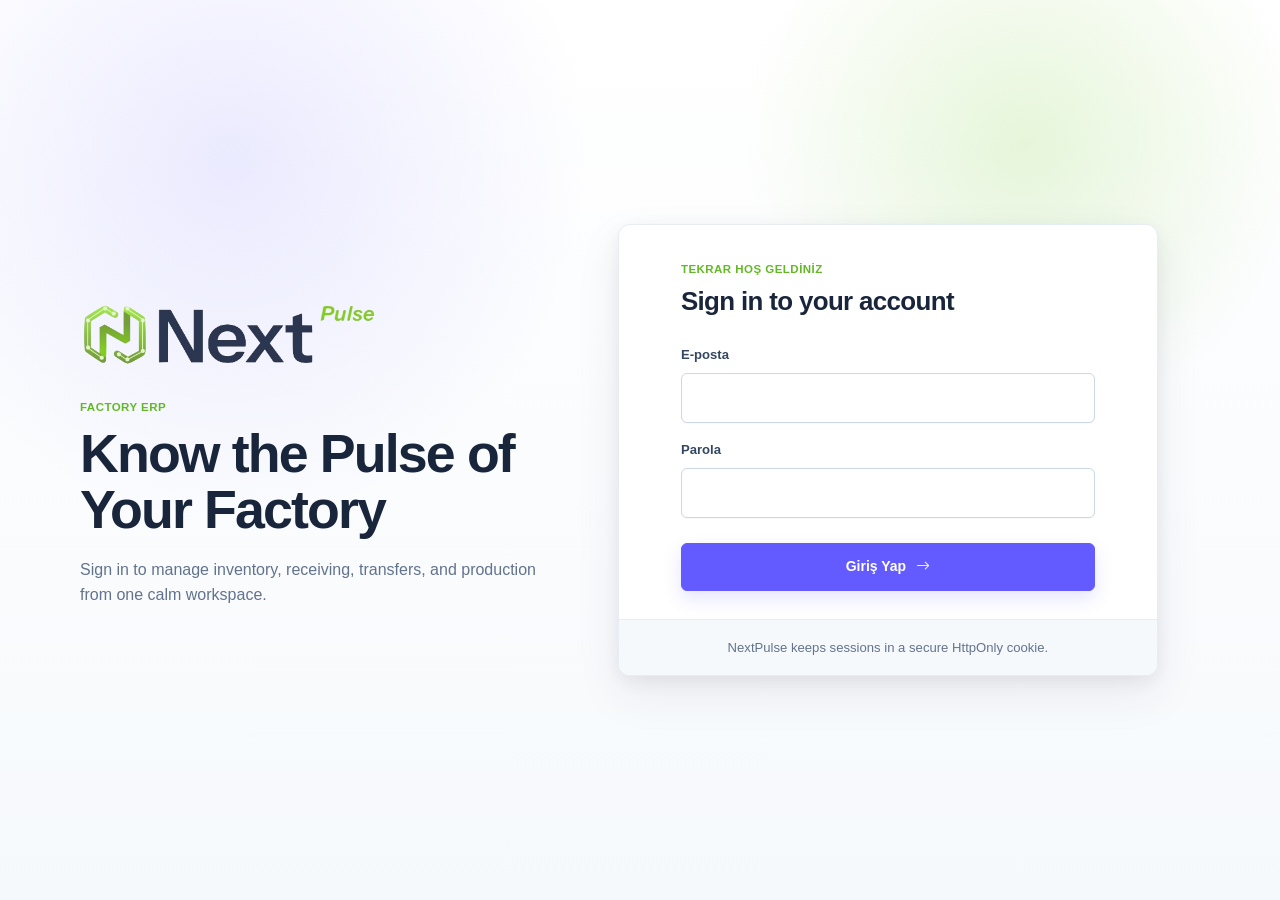
==== commit 7c4993bf: "Localize factory operations and expand transfer route" ====
--- a/login.html
+++ b/login.html
@@ -1,5 +1,5 @@
 <!doctype html>
-<html lang="en" data-bs-theme="light">
+<html lang="tr" data-bs-theme="light">
 <head>
   <meta charset="utf-8">
   <meta name="viewport" content="width=device-width, initial-scale=1">
@@ -10,8 +10,8 @@
   <link href="https://cdn.jsdelivr.net/npm/bootstrap@5.3.3/dist/css/bootstrap.min.css" rel="stylesheet">
   <link href="https://cdn.jsdelivr.net/npm/bootstrap-icons@1.11.3/font/bootstrap-icons.min.css" rel="stylesheet">
   <link href="css/theme.css?v=20260719-2" rel="stylesheet">
-  <link href="css/components.css?v=20260719-2" rel="stylesheet">
-  <link href="css/auth.css?v=20260719-2" rel="stylesheet">
+  <link href="css/components.css?v=20260721-7" rel="stylesheet">
+  <link href="css/auth.css?v=20260721-7" rel="stylesheet">
 </head>
 <body>
   <main class="np-auth-page">
@@ -60,6 +60,7 @@
 
   <script src="https://cdn.jsdelivr.net/npm/bootstrap@5.3.3/dist/js/bootstrap.bundle.min.js"></script>
   <script src="js/api.js?v=20260719-2"></script>
+  <script src="js/i18n-tr.js?v=20260802-1"></script>
   <script src="js/login.js?v=20260719-2"></script>
 </body>
 </html>
--- a/css/theme.css
+++ b/css/theme.css
@@ -45,6 +45,12 @@
   text-rendering: optimizeLegibility;
 }
 
+@media (max-width: 767.98px) {
+  body {
+    font-size: 15px;
+  }
+}
+
 a {
   color: inherit;
   text-decoration: none;
--- a/css/components.css
+++ b/css/components.css
@@ -5,6 +5,56 @@
   font-weight: 700;
   letter-spacing: 0.04em;
   text-transform: uppercase;
+}
+
+/* Navigation context, batch content, and validation */
+.np-context-bar { min-height:52px; display:flex; align-items:center; justify-content:space-between; gap:14px; margin-bottom:12px; padding:8px 12px; background:rgba(255,255,255,.86); border:1px solid var(--np-border); border-radius:14px; backdrop-filter:blur(14px); }
+.np-breadcrumbs,.np-breadcrumbs a,.np-breadcrumbs>span,.np-breadcrumbs>span>span,.np-smart-shortcuts { min-width:0; display:flex; align-items:center; gap:7px; }
+.np-breadcrumbs { overflow:hidden; color:var(--np-text-muted); font-size:.84rem; }
+.np-breadcrumbs a { color:var(--np-text-soft); font-weight:680; }
+.np-breadcrumbs>i,.np-breadcrumbs>span>i { color:#9aa9bc; font-size:.7rem; }
+.np-breadcrumbs strong,#npBreadcrumbPage { overflow:hidden; color:var(--np-text); font-weight:740; text-overflow:ellipsis; white-space:nowrap; }
+.np-smart-shortcuts a { min-height:34px; display:inline-flex; align-items:center; gap:7px; padding:0 10px; color:var(--np-text-soft); font-size:.78rem; font-weight:700; white-space:nowrap; background:#fff; border:1px solid var(--np-border); border-radius:10px; }
+.np-smart-shortcuts a i { color:var(--np-accent); }
+
+.np-production-content-card { display:grid; gap:16px; margin-bottom:16px; padding:18px; background:linear-gradient(135deg,#fff 0%,#f7f8ff 100%); border:1px solid rgba(99,91,255,.2); border-radius:18px; box-shadow:0 9px 28px rgba(24,37,59,.06); }
+.np-production-content-heading { display:flex; align-items:center; justify-content:space-between; gap:14px; }
+.np-production-content-heading h3 { margin:4px 0 0; font-size:1.15rem; }
+.np-production-content-grid { display:grid; grid-template-columns:minmax(0,1.5fr) minmax(180px,.8fr) minmax(170px,.7fr); gap:12px; }
+.np-quantity-stepper { min-height:48px; display:grid; grid-template-columns:46px minmax(0,1fr) 46px; overflow:hidden; background:#fff; border:1px solid var(--np-border-strong); border-radius:11px; }
+.np-quantity-stepper button { display:grid; place-items:center; color:var(--np-accent); background:var(--np-accent-soft); border:0; }
+.np-quantity-stepper button:first-child { border-right:1px solid var(--np-border); }
+.np-quantity-stepper button:last-child { border-left:1px solid var(--np-border); }
+.np-field .np-quantity-stepper input { min-height:46px; text-align:center; border:0; border-radius:0; box-shadow:none; }
+.np-quantity-stepper:focus-within { border-color:var(--np-accent); box-shadow:0 0 0 3px rgba(99,91,255,.1); }
+.np-production-content-lock { margin:0; padding:10px 12px; color:var(--np-text-muted); font-size:.82rem; background:var(--np-surface-2); border-radius:10px; }
+.np-production-content-lock i { margin-right:6px; color:var(--np-accent); }
+
+.np-field input.is-invalid,.np-field select.is-invalid,.np-receiving-search input.is-invalid { border-color:var(--np-danger)!important; box-shadow:0 0 0 3px rgba(223,27,65,.1)!important; }
+.np-receiving-search:has(input.is-invalid) { border-color:var(--np-danger); box-shadow:0 0 0 3px rgba(223,27,65,.1); }
+.np-receiving-search input.is-invalid { border:0!important; box-shadow:none!important; }
+.np-field-error { display:flex!important; align-items:flex-start; gap:6px; color:#a31332!important; font-size:.78rem!important; font-weight:680!important; line-height:1.35; }
+.np-field-error i { margin-top:1px; color:var(--np-danger); }
+.np-production-panel { display:flex; flex-direction:column; }
+.np-production-panel>.np-panel-header { order:0; }
+.np-production-panel>.np-panel-top-alert { order:1; }
+.np-production-panel>.np-workspace-grid { order:2; }
+.np-production-panel>.np-workflow { order:3; }
+.np-production-panel>.np-recent-batches { order:5; }
+.np-production-panel>.np-table-wrap,.np-production-panel>.np-mobile-record-list { order:6; }
+.np-production-content-card.np-field-wide { margin-bottom:0; }
+
+@media (max-width:767.98px) {
+  .np-context-bar { align-items:stretch; flex-direction:column; margin:-2px 0 12px; padding:10px 12px; }
+  .np-breadcrumbs { min-height:28px; }
+  .np-breadcrumbs a span { display:none; }
+  .np-smart-shortcuts { overflow-x:auto; padding-bottom:1px; }
+  .np-smart-shortcuts a { min-height:40px; }
+  .np-production-content-card { padding:15px; border-radius:17px; }
+  .np-production-content-grid { grid-template-columns:1fr; }
+  .np-production-content-grid .np-field input,.np-production-content-grid .np-field select { min-height:52px; font-size:1rem; }
+  .np-quantity-stepper { min-height:52px; grid-template-columns:52px minmax(0,1fr) 52px; }
+  .np-quantity-stepper button { font-size:1.15rem; }
 }
 
 .np-brand {
@@ -429,6 +479,746 @@
   border-radius: var(--np-radius);
 }
 
+.np-mobile-operations,
+.np-mobile-bottom-nav {
+  display: none;
+}
+
+@media (max-width: 767.98px) {
+  .np-header [data-sidebar-toggle] {
+    width: 48px;
+    min-width: 48px;
+    height: 48px;
+    color: var(--np-text);
+    background: #fff;
+    border-color: var(--np-border);
+    border-radius: 14px;
+    box-shadow: 0 4px 14px rgba(24, 37, 59, .08);
+  }
+
+  .np-header [data-sidebar-toggle] i {
+    font-size: 1.7rem;
+    line-height: 1;
+  }
+
+  .np-content {
+    padding-bottom: calc(94px + env(safe-area-inset-bottom));
+  }
+
+  [data-page-panel="home"] > .np-hero,
+  [data-page-panel="home"] > .np-module-grid,
+  [data-page-panel="home"] > .np-panel {
+    display: none;
+  }
+
+  .np-mobile-operations {
+    display: block;
+  }
+
+  .np-mobile-welcome {
+    padding: 10px 4px 20px;
+  }
+
+  .np-mobile-welcome .np-kicker {
+    color: #497f1e;
+    font-size: .9rem;
+    font-weight: 800;
+    letter-spacing: .065em;
+  }
+
+  .np-mobile-welcome h1 {
+    margin: 6px 0 5px;
+    color: var(--np-text);
+    font-size: clamp(1.7rem, 8vw, 2.15rem);
+    font-weight: 760;
+    letter-spacing: -.035em;
+  }
+
+  .np-mobile-welcome > p:last-child {
+    margin: 0;
+    color: var(--np-text-muted);
+  }
+
+  .np-mobile-primary-actions {
+    display: grid;
+    gap: 11px;
+  }
+
+  .np-mobile-operation-card {
+    width: 100%;
+    min-height: 88px;
+    display: grid;
+    grid-template-columns: 58px minmax(0, 1fr) 20px;
+    align-items: center;
+    gap: 14px;
+    padding: 14px;
+    color: var(--np-text);
+    text-align: left;
+    background: #fff;
+    border: 1px solid var(--np-border);
+    border-radius: 18px;
+    box-shadow: 0 8px 24px rgba(24, 37, 59, .06);
+  }
+
+  .np-mobile-operation-card-featured {
+    min-height: 104px;
+    color: #fff;
+    background: linear-gradient(135deg, #635bff 0%, #4d45e8 100%);
+    border-color: transparent;
+    box-shadow: 0 14px 30px rgba(99, 91, 255, .24);
+  }
+
+  .np-mobile-operation-card strong,
+  .np-mobile-operation-card small {
+    display: block;
+  }
+
+  .np-mobile-operation-card strong {
+    font-size: 1.05rem;
+    font-weight: 730;
+  }
+
+  .np-mobile-operation-card small {
+    margin-top: 3px;
+    color: var(--np-text-muted);
+    font-size: .84rem;
+    line-height: 1.3;
+  }
+
+  .np-mobile-operation-card-featured small,
+  .np-mobile-operation-card-featured .np-mobile-operation-chevron {
+    color: rgba(255,255,255,.78);
+  }
+
+  .np-mobile-operation-icon {
+    width: 58px;
+    height: 58px;
+    display: grid;
+    place-items: center;
+    color: #fff;
+    font-size: 1.65rem;
+    background: var(--np-accent);
+    border-radius: 17px;
+  }
+
+  .np-mobile-operation-card-featured .np-mobile-operation-icon {
+    color: var(--np-accent);
+    background: #fff;
+  }
+
+  .np-mobile-operation-icon-use { background: #ef8c22; }
+  .np-mobile-operation-icon-transfer { background: #168aad; }
+  .np-mobile-operation-icon-scan { background: #28965a; }
+  .np-mobile-operation-icon-receive { background: #7a52c7; }
+  .np-mobile-operation-icon-inventory { background: #3975b7; }
+  .np-mobile-operation-icon-orders { background: #94632c; }
+  .np-mobile-operation-chevron { color: var(--np-text-muted); }
+
+  .np-mobile-more-section {
+    margin-top: 26px;
+  }
+
+  .np-mobile-section-heading {
+    display: flex;
+    align-items: baseline;
+    justify-content: space-between;
+    padding: 0 3px 11px;
+  }
+
+  .np-mobile-section-heading h2 {
+    margin: 0;
+    font-size: 1.25rem;
+    font-weight: 730;
+  }
+
+  .np-mobile-section-heading span {
+    color: var(--np-text-muted);
+    font-size: .78rem;
+  }
+
+  .np-mobile-service-grid {
+    display: grid;
+    grid-template-columns: repeat(3, minmax(0, 1fr));
+    gap: 8px;
+  }
+
+  .np-mobile-service-grid a,
+  .np-mobile-service-grid button {
+    min-width: 0;
+    min-height: 94px;
+    display: grid;
+    place-items: center;
+    align-content: center;
+    gap: 9px;
+    padding: 10px 4px;
+    color: var(--np-text-soft);
+    background: #fff;
+    border: 1px solid var(--np-border);
+    border-radius: 16px;
+  }
+
+  .np-mobile-service-grid i { font-size: 1.45rem; color: var(--np-accent); }
+  .np-mobile-service-grid span { font-size: .74rem; font-weight: 680; }
+
+  .np-mobile-bottom-nav {
+    position: fixed;
+    inset: auto 0 0;
+    z-index: 1060;
+    min-height: 82px;
+    display: grid;
+    grid-template-columns: repeat(5, 1fr);
+    align-items: end;
+    padding: 8px 5px calc(9px + env(safe-area-inset-bottom));
+    background: rgba(255,255,255,.96);
+    border-top: 1px solid var(--np-border);
+    box-shadow: 0 -8px 26px rgba(24,37,59,.08);
+    backdrop-filter: blur(18px);
+  }
+
+  .np-mobile-bottom-nav a,
+  .np-mobile-bottom-nav button {
+    min-width: 0;
+    min-height: 58px;
+    display: grid;
+    justify-items: center;
+    align-content: center;
+    gap: 5px;
+    padding: 2px;
+    color: var(--np-text-muted);
+    background: transparent;
+    border: 0;
+  }
+
+  .np-mobile-bottom-nav i { font-size: 1.65rem; }
+  .np-mobile-bottom-nav span { font-size: .76rem; font-weight: 720; }
+  .np-mobile-bottom-nav .active { color: var(--np-accent); }
+
+  .np-mobile-bottom-nav .np-mobile-scan-button {
+    align-self: start;
+    color: var(--np-accent);
+    transform: translateY(-20px);
+  }
+
+  .np-mobile-bottom-nav .np-mobile-scan-button i {
+    width: 66px;
+    height: 66px;
+    display: grid;
+    place-items: center;
+    color: #fff;
+    font-size: 1.75rem;
+    background: var(--np-accent);
+    border: 5px solid #fff;
+    border-radius: 50%;
+    box-shadow: 0 8px 20px rgba(99,91,255,.28);
+  }
+}
+
+.np-scan-result { display: grid; gap: 14px; }
+.np-scan-result-item { display: grid; grid-template-columns: 48px minmax(0,1fr); align-items: center; gap: 12px; padding: 12px; background: var(--np-primary-soft); border: 1px solid rgba(99,185,37,.35); border-radius: 14px; }
+.np-scan-result-item strong, .np-scan-result-item small { display: block; }
+.np-scan-result-item small { margin-top: 3px; color: var(--np-text-muted); }
+.np-scan-result > p { margin: 0; color: var(--np-text-soft); font-weight: 700; }
+.np-scan-result-actions { display: grid; grid-template-columns: repeat(3,minmax(0,1fr)); gap: 8px; }
+.np-scan-result-actions button { min-height: 88px; display: grid; place-items: center; align-content: center; gap: 7px; color: var(--np-text); background: #fff; border: 1px solid var(--np-border-strong); border-radius: 14px; }
+.np-scan-result-actions button:disabled { opacity: .42; cursor: not-allowed; }
+.np-scan-result-actions i { color: var(--np-accent); font-size: 1.55rem; }
+.np-scan-result-actions span { font-weight: 740; }
+.np-scan-again { width: 100%; min-height: 46px; }
+.np-field-help { margin: -2px 0 0; color: var(--np-text-muted); font-size: .78rem; line-height: 1.45; }
+
+/* Operation-first home is shared by phone and desktop. */
+[data-page-panel="home"] > .np-hero,
+[data-page-panel="home"] > .np-module-grid,
+[data-page-panel="home"] > .np-panel {
+  display: none;
+}
+
+.np-mobile-operations {
+  display: block;
+}
+
+.np-menu-label-mobile {
+  display: none;
+}
+
+@media (min-width: 768px) {
+  .np-mobile-operations {
+    width: min(100%, 960px);
+    margin: 20px auto 0;
+  }
+
+  .np-mobile-welcome {
+    padding: 18px 4px 24px;
+  }
+
+  .np-mobile-welcome h1 {
+    margin: 7px 0 6px;
+    font-size: clamp(2rem, 4vw, 3rem);
+    font-weight: 760;
+    letter-spacing: -.04em;
+  }
+
+  .np-mobile-welcome > p:last-child {
+    margin: 0;
+    color: var(--np-text-muted);
+    font-size: 1rem;
+  }
+
+  .np-mobile-primary-actions {
+    display: grid;
+    grid-template-columns: repeat(2, minmax(0, 1fr));
+    gap: 14px;
+  }
+
+  .np-mobile-operation-card {
+    width: 100%;
+    min-height: 118px;
+    display: grid;
+    grid-template-columns: 62px minmax(0, 1fr) 22px;
+    align-items: center;
+    gap: 16px;
+    padding: 20px;
+    color: var(--np-text);
+    text-align: left;
+    background: #fff;
+    border: 1px solid var(--np-border);
+    border-radius: 20px;
+    box-shadow: 0 8px 26px rgba(24, 37, 59, .06);
+  }
+
+  .np-mobile-operation-card-featured {
+    grid-column: 1 / -1;
+    min-height: 136px;
+    color: #fff;
+    background: linear-gradient(135deg, #635bff 0%, #4d45e8 100%);
+    border-color: transparent;
+    box-shadow: 0 16px 34px rgba(99, 91, 255, .22);
+  }
+
+  .np-mobile-operation-card:hover {
+    transform: translateY(-2px);
+    box-shadow: 0 14px 34px rgba(24, 37, 59, .11);
+  }
+
+  .np-mobile-operation-card strong,
+  .np-mobile-operation-card small { display: block; }
+  .np-mobile-operation-card strong { font-size: 1.08rem; font-weight: 740; }
+  .np-mobile-operation-card small { margin-top: 4px; color: var(--np-text-muted); font-size: .86rem; }
+  .np-mobile-operation-card-featured small,
+  .np-mobile-operation-card-featured .np-mobile-operation-chevron { color: rgba(255, 255, 255, .8); }
+
+  .np-mobile-operation-icon {
+    width: 62px;
+    height: 62px;
+    display: grid;
+    place-items: center;
+    color: #fff;
+    font-size: 1.7rem;
+    background: var(--np-accent);
+    border-radius: 18px;
+  }
+
+  .np-mobile-operation-card-featured .np-mobile-operation-icon { color: var(--np-accent); background: #fff; }
+  .np-mobile-operation-icon-use { background: #ef8c22; }
+  .np-mobile-operation-icon-transfer { background: #168aad; }
+  .np-mobile-operation-icon-scan { background: #28965a; }
+  .np-mobile-operation-icon-receive { background: #7a52c7; }
+  .np-mobile-operation-chevron { color: var(--np-text-muted); }
+
+  .np-mobile-more-section { margin-top: 28px; }
+  .np-mobile-section-heading { display: flex; align-items: baseline; justify-content: space-between; padding: 0 3px 12px; }
+  .np-mobile-section-heading h2 { margin: 0; font-size: 1.35rem; font-weight: 740; }
+  .np-mobile-section-heading span { color: var(--np-text-muted); font-size: .82rem; }
+  .np-mobile-service-grid { display: grid; grid-template-columns: repeat(3, minmax(0, 1fr)); gap: 12px; }
+  .np-mobile-service-grid a,
+  .np-mobile-service-grid button {
+    min-height: 104px;
+    display: grid;
+    place-items: center;
+    align-content: center;
+    gap: 9px;
+    color: var(--np-text-soft);
+    background: #fff;
+    border: 1px solid var(--np-border);
+    border-radius: 18px;
+  }
+  .np-mobile-service-grid i { color: var(--np-accent); font-size: 1.55rem; }
+  .np-mobile-service-grid span { font-size: .82rem; font-weight: 700; }
+}
+
+/* Mobile/tablet menu is a task sheet, not a compressed desktop sidebar. */
+@media (max-width: 991.98px) {
+  .np-sidebar {
+    inset: auto 12px 16px;
+    width: auto;
+    height: auto;
+    max-height: calc(100dvh - 32px);
+    overflow: auto;
+    padding-bottom: 8px;
+    background: #f8fafc;
+    border: 1px solid rgba(255, 255, 255, .8);
+    border-radius: 24px;
+    box-shadow: 0 24px 70px rgba(13, 24, 41, .28);
+    transform: translateY(calc(100% + 32px));
+  }
+
+  .np-sidebar.is-open { transform: translateY(0); }
+
+  .np-sidebar-brand {
+    position: sticky;
+    top: 0;
+    z-index: 2;
+    min-height: 76px;
+    padding: 0 18px;
+    background: rgba(248, 250, 252, .96);
+    border-bottom: 1px solid var(--np-border);
+    backdrop-filter: blur(16px);
+  }
+
+  .np-sidebar-brand [data-sidebar-collapse] { display: none; }
+  .np-sidebar-brand [data-sidebar-close] {
+    width: 48px;
+    min-width: 48px;
+    height: 48px;
+    display: grid !important;
+    place-items: center;
+    color: var(--np-text);
+    background: #fff;
+    border: 1px solid var(--np-border);
+    border-radius: 14px;
+  }
+  .np-sidebar-brand [data-sidebar-close] i { font-size: 1.35rem; }
+  .np-brand-logo-compact { width: 108px; }
+
+  .np-sidebar-favorites-heading { display: none; }
+  #favoriteNav { padding: 16px 16px 4px; }
+  #favoriteNav .np-nav-item:not(.np-nav-item-static) { display: none; }
+  #favoriteNav .np-nav-item-static { display: block; }
+  #favoriteNav .np-nav-link {
+    min-height: 58px;
+    padding: 0 16px;
+    color: var(--np-text);
+    font-size: 1rem;
+    background: #fff;
+    border: 1px solid var(--np-border);
+    border-radius: 16px;
+  }
+  #favoriteNav .np-nav-link.active::before { display: none; }
+
+  .np-sidebar-modules-heading { margin: 20px 18px 10px; }
+  .np-sidebar-modules-heading .np-sidebar-heading { color: var(--np-text); font-size: 1.2rem; font-weight: 760; }
+  .np-menu-label-desktop { display: none; }
+  .np-menu-label-mobile { display: inline; }
+
+  #moduleNav {
+    grid-template-columns: repeat(2, minmax(0, 1fr));
+    gap: 10px;
+    padding: 0 16px 12px;
+  }
+
+  #moduleNav .np-nav-item,
+  #moduleNav .np-nav-item.is-hidden {
+    display: block;
+  }
+
+  #moduleNav [data-module-key="production"] { order: 1; }
+  #moduleNav [data-module-key="receiving"] { order: 2; }
+  #moduleNav [data-module-key="transfers"] { order: 3; }
+  #moduleNav [data-module-key="inventory"] { order: 4; }
+  #moduleNav [data-module-key="orders"] { order: 5; }
+  #moduleNav [data-module-key="reports"] { display: none; }
+
+  #moduleNav .np-nav-link {
+    min-height: 112px;
+    display: grid;
+    justify-items: center;
+    align-content: center;
+    gap: 10px;
+    padding: 12px 8px;
+    color: var(--np-text-soft);
+    font-size: .9rem;
+    font-weight: 700;
+    text-align: center;
+    background: #fff;
+    border: 1px solid var(--np-border);
+    border-radius: 18px;
+    box-shadow: 0 5px 16px rgba(24, 37, 59, .04);
+  }
+
+  #moduleNav .np-nav-link i {
+    width: 52px;
+    height: 52px;
+    display: grid;
+    place-items: center;
+    color: var(--np-accent);
+    font-size: 1.5rem;
+    background: var(--np-accent-soft);
+    border-radius: 16px;
+  }
+
+  #moduleNav .np-nav-link.active { color: var(--np-accent); background: #fff; border-color: rgba(99, 91, 255, .4); }
+  #moduleNav .np-nav-link.active::before { display: none; }
+  #moduleNav .np-favorite-button { display: none; }
+
+  .np-sidebar-footer {
+    display: none;
+  }
+}
+
+@media (max-width: 767.98px) {
+  .np-sidebar {
+    inset: auto 8px calc(82px + env(safe-area-inset-bottom));
+    max-height: calc(100dvh - 102px - env(safe-area-inset-bottom));
+  }
+}
+
+/* Unified simple workspace: cards first on every screen size. */
+.np-inventory-panel > .np-table-wrap,
+.np-production-panel > .np-table-wrap,
+.np-transfer-panel > .np-table-wrap,
+.np-receiving-panel > .np-table-wrap,
+.np-orders-panel > .np-table-wrap {
+  display: none;
+}
+
+.np-inventory-panel > .np-mobile-record-list,
+.np-production-panel > .np-mobile-record-list,
+.np-transfer-panel > .np-mobile-record-list,
+.np-receiving-panel > .np-mobile-record-list,
+.np-orders-panel > .np-mobile-record-list {
+  display: grid;
+  grid-template-columns: repeat(2, minmax(0, 1fr));
+  gap: 14px;
+  width: 100%;
+}
+
+.np-mobile-record-list > .np-mobile-record-card + .np-mobile-record-card {
+  margin-top: 0;
+}
+
+.np-mobile-record-card {
+  align-content: start;
+  border-radius: 16px;
+  box-shadow: 0 7px 22px rgba(24, 37, 59, .05);
+}
+
+.np-inventory-panel #inventoryColumnsButton {
+  display: none;
+}
+
+.np-inventory-filters summary,
+.np-transfer-details summary {
+  display: flex;
+  align-items: center;
+  justify-content: space-between;
+  color: var(--np-text-soft);
+  font-weight: 700;
+  cursor: pointer;
+  list-style: none;
+}
+
+.np-inventory-filters summary::-webkit-details-marker,
+.np-transfer-details summary::-webkit-details-marker { display: none; }
+.np-inventory-filters summary span,
+.np-transfer-details summary span { display: inline-flex; align-items: center; gap: 8px; }
+.np-inventory-filters[open] summary,
+.np-transfer-details[open] summary { margin-bottom: 10px; }
+.np-inventory-filters[open] summary > i,
+.np-transfer-details[open] summary > i { transform: rotate(180deg); }
+
+.np-inventory-filters {
+  min-width: 230px;
+  padding: 10px 12px;
+  background: #fff;
+  border: 1px solid var(--np-border);
+  border-radius: 12px;
+}
+
+.np-inventory-filters .np-filter-row {
+  justify-content: flex-start;
+}
+
+.np-task-panel,
+.np-inventory-panel,
+.np-receiving-panel {
+  width: min(100%, 1180px);
+  margin: 0 auto;
+}
+
+@media (min-width: 1200px) {
+  .np-inventory-panel > .np-mobile-record-list,
+  .np-orders-panel > .np-mobile-record-list {
+    grid-template-columns: repeat(3, minmax(0, 1fr));
+  }
+}
+
+@media (max-width: 767.98px) {
+  .np-inventory-panel > .np-mobile-record-list,
+  .np-production-panel > .np-mobile-record-list,
+  .np-transfer-panel > .np-mobile-record-list,
+  .np-receiving-panel > .np-mobile-record-list,
+  .np-orders-panel > .np-mobile-record-list {
+    grid-template-columns: 1fr;
+    gap: 10px;
+  }
+
+  .np-task-panel,
+  .np-inventory-panel {
+    padding: 16px 12px 88px;
+    background: var(--np-bg);
+    border: 0;
+    box-shadow: none;
+  }
+
+  .np-task-panel > .np-panel-header,
+  .np-inventory-panel > .np-panel-header {
+    padding: 2px 4px 0;
+  }
+
+  .np-task-panel > .np-panel-header h2,
+  .np-inventory-panel > .np-panel-header h2 {
+    font-size: 1.75rem;
+  }
+
+  .np-inventory-panel .np-table-toolbar {
+    gap: 10px;
+  }
+
+  .np-inventory-filters {
+    width: 100%;
+    padding: 13px 14px;
+    border-radius: 13px;
+  }
+
+  .np-inventory-filters summary {
+    min-height: 32px;
+    font-size: .95rem;
+  }
+
+  .np-task-panel .np-form-panel,
+  .np-task-panel .np-summary-panel {
+    overflow: hidden;
+    border-radius: 18px;
+    box-shadow: 0 8px 24px rgba(24, 37, 59, .05);
+  }
+
+  .np-task-panel .np-form-section {
+    padding: 16px;
+  }
+
+  .np-task-panel .np-field > span {
+    font-size: .86rem;
+  }
+
+  .np-task-panel .np-field input,
+  .np-task-panel .np-field select {
+    min-height: 50px;
+    font-size: 1rem;
+    border-radius: 11px;
+  }
+
+  .np-task-panel .np-form-actions .btn {
+    width: 100%;
+    min-height: 52px;
+    color: #fff;
+    font-size: 1rem;
+    font-weight: 720;
+    background: var(--np-accent);
+    border-color: var(--np-accent);
+    border-radius: 12px;
+  }
+
+  .np-transfer-panel > .np-panel-header .np-panel-actions,
+  .np-production-panel > .np-panel-header .np-panel-actions {
+    position: fixed;
+    right: 10px;
+    bottom: calc(102px + env(safe-area-inset-bottom));
+    left: 10px;
+    z-index: 1055;
+    display: flex;
+    gap: 8px;
+    padding: 9px;
+    background: rgba(255, 255, 255, .96);
+    border: 1px solid var(--np-border);
+    border-radius: 16px;
+    box-shadow: 0 12px 34px rgba(24, 37, 59, .18);
+    backdrop-filter: blur(16px);
+  }
+
+  .np-transfer-panel > .np-panel-header .np-panel-actions > *,
+  .np-production-panel > .np-panel-header .np-panel-actions > * {
+    width: auto;
+    min-height: 48px;
+    flex: 1 1 auto;
+    border-radius: 11px;
+  }
+
+  .np-transfer-panel {
+    padding-bottom: calc(178px + env(safe-area-inset-bottom));
+  }
+
+  .np-production-panel {
+    padding-bottom: calc(190px + env(safe-area-inset-bottom));
+  }
+
+  .np-production-panel > .np-panel-header .np-panel-actions .np-primary-button:disabled {
+    display: none;
+  }
+
+  .np-production-panel .np-workflow {
+    grid-template-columns: repeat(4, minmax(0, 1fr));
+    gap: 5px;
+  }
+
+  .np-production-panel .np-workflow-step {
+    min-height: 64px;
+    display: grid;
+    grid-template-columns: 1fr;
+    justify-items: center;
+    gap: 4px;
+    padding: 7px 3px;
+    text-align: center;
+  }
+
+  .np-production-panel .np-workflow-step span {
+    grid-row: auto;
+    width: 24px;
+    height: 24px;
+  }
+
+  .np-production-panel .np-workflow-step strong { font-size: .67rem; }
+  .np-production-panel .np-workflow-step small { display: none; }
+
+  .np-task-panel .np-summary-panel {
+    grid-template-columns: repeat(2, minmax(0, 1fr));
+    gap: 10px;
+    padding: 14px;
+  }
+
+  .np-task-panel .np-summary-panel > .np-mini-label,
+  .np-task-panel .np-summary-panel > h3,
+  .np-task-panel .np-summary-copy,
+  .np-task-panel .np-summary-panel > .np-alert,
+  .np-task-panel .np-completion-fields {
+    grid-column: 1 / -1;
+  }
+
+  .np-task-panel .np-summary-copy { display: none; }
+
+  .np-orders-panel .np-order-stats {
+    grid-template-columns: repeat(3, minmax(0, 1fr));
+    gap: 7px;
+  }
+
+  .np-orders-panel .np-status-tile {
+    padding: 10px 8px;
+  }
+
+  .np-orders-panel .np-status-tile strong {
+    font-size: .88rem;
+  }
+}
+
 .np-module-card strong {
   display: block;
   margin-bottom: 4px;
@@ -499,6 +1289,38 @@
   display: grid;
   grid-template-columns: repeat(2, minmax(0, 1fr));
   gap: 10px;
+}
+
+.np-production-completion {
+  display: grid;
+  gap: 14px;
+  padding: 18px;
+  background: linear-gradient(135deg, rgba(89, 196, 49, 0.1), rgba(99, 91, 255, 0.08));
+  border: 1px solid rgba(89, 196, 49, 0.35);
+  border-radius: 18px;
+}
+
+.np-production-completion h3 {
+  margin: 4px 0 5px;
+  font-size: 1.05rem;
+}
+
+.np-production-completion p {
+  margin: 0;
+  color: var(--np-text-muted);
+}
+
+.np-production-yield-preview {
+  padding: 10px 12px;
+  color: var(--np-text) !important;
+  font-weight: 700;
+  background: rgba(255, 255, 255, 0.75);
+  border-radius: 10px;
+}
+
+.np-production-yield-preview.is-error {
+  color: var(--bs-danger) !important;
+  background: rgba(220, 53, 69, 0.08);
 }
 
 .np-status-grid {
@@ -610,8 +1432,253 @@
 }
 
 .np-table-wrap {
+  width: 100%;
+  min-width: 0;
+  max-width: 100%;
   overflow: auto;
   border-top: 1px solid var(--np-border);
+  -webkit-overflow-scrolling: touch;
+}
+
+.np-main,
+.np-content,
+.np-panel,
+.np-panel-header,
+.np-table-toolbar,
+.np-workspace-grid,
+.np-workspace-grid > * {
+  min-width: 0;
+  max-width: 100%;
+}
+
+.np-mobile-record-list {
+  display: none;
+}
+
+.np-mobile-record-list-spaced {
+  margin-top: 18px;
+}
+
+.np-mobile-record-card {
+  display: grid;
+  gap: 12px;
+  padding: 15px;
+  color: var(--np-text-soft);
+  background: #fff;
+  border: 1px solid var(--np-border);
+  border-radius: var(--np-radius);
+  box-shadow: 0 1px 2px rgba(24, 37, 59, .04);
+}
+
+.np-mobile-record-card + .np-mobile-record-card {
+  margin-top: 10px;
+}
+
+.np-mobile-record-head,
+.np-mobile-record-actions,
+.np-mobile-record-metric {
+  display: flex;
+  align-items: center;
+  justify-content: space-between;
+  gap: 10px;
+}
+
+.np-mobile-record-title {
+  min-width: 0;
+}
+
+.np-mobile-record-title strong,
+.np-mobile-record-title span {
+  display: block;
+}
+
+.np-mobile-record-title strong {
+  color: var(--np-text);
+}
+
+.np-mobile-record-title span,
+.np-mobile-record-copy,
+.np-mobile-record-metric span {
+  color: var(--np-text-muted);
+  font-size: .82rem;
+}
+
+.np-mobile-record-copy {
+  margin: 0;
+  line-height: 1.45;
+}
+
+.np-mobile-record-grid {
+  display: grid;
+  grid-template-columns: repeat(2, minmax(0, 1fr));
+  gap: 8px;
+}
+
+.np-production-mobile-action {
+  padding: 12px;
+  background: rgba(99, 91, 255, .055);
+  border: 1px solid rgba(99, 91, 255, .18);
+  border-radius: 12px;
+}
+
+.np-production-mobile-action > span:first-child {
+  color: var(--np-text);
+  font-weight: 800;
+}
+
+.np-production-material-details {
+  padding-top: 2px;
+}
+
+.np-production-material-details summary {
+  display: flex;
+  align-items: center;
+  justify-content: space-between;
+  gap: 10px;
+  color: var(--np-text-muted);
+  font-size: .82rem;
+  font-weight: 750;
+  cursor: pointer;
+  list-style: none;
+}
+
+.np-production-material-details summary::-webkit-details-marker {
+  display: none;
+}
+
+.np-production-material-details summary span {
+  display: inline-flex;
+  align-items: center;
+  gap: 7px;
+}
+
+.np-production-material-details[open] summary {
+  margin-bottom: 10px;
+}
+
+.np-production-material-details[open] summary > i {
+  transform: rotate(180deg);
+}
+
+.np-production-material-details .np-mobile-record-metric {
+  align-items: flex-start;
+  flex-direction: column;
+  justify-content: flex-start;
+}
+
+.np-production-material-details .np-mobile-record-metric strong {
+  color: var(--np-text);
+}
+
+.np-mobile-record-metric {
+  align-items: flex-start;
+  flex-direction: column;
+  justify-content: flex-start;
+  padding: 10px;
+  background: var(--np-surface-2);
+  border-radius: var(--np-radius-sm);
+}
+
+.np-mobile-record-metric strong {
+  color: var(--np-text);
+  font-size: .92rem;
+}
+
+.np-mobile-record-actions {
+  padding-top: 2px;
+}
+
+.np-mobile-record-actions .np-primary-button,
+.np-mobile-record-actions .btn {
+  flex: 1 1 auto;
+  min-height: 42px;
+}
+
+.np-inventory-measurements {
+  display: flex;
+  align-items: baseline;
+  flex-wrap: wrap;
+  gap: 4px;
+  padding: 13px 14px;
+  color: var(--np-text-soft);
+  background: var(--np-surface-2);
+  border-radius: var(--np-radius-sm);
+}
+
+.np-inventory-measurements strong { color: var(--np-text); font-size: 1rem; }
+.np-inventory-measurements i { color: var(--np-text-muted); }
+.np-inventory-adjust-card {
+  max-height: calc(100dvh - env(safe-area-inset-top) - env(safe-area-inset-bottom) - 24px);
+  overflow-x: hidden;
+  overflow-y: auto;
+  overscroll-behavior: contain;
+  -webkit-overflow-scrolling: touch;
+  scroll-padding-block: 18px;
+}
+.np-inventory-adjust-card .np-scan-sheet-header {
+  position: sticky;
+  top: -18px;
+  z-index: 2;
+  margin: -18px -18px 14px;
+  padding: 18px 18px 12px;
+  background: rgba(255, 255, 255, .98);
+  border-bottom: 1px solid var(--np-border);
+}
+.np-inventory-adjust-card .np-adjust-submit {
+  position: sticky;
+  bottom: 0;
+  z-index: 2;
+  box-shadow: 0 -8px 18px rgba(255, 255, 255, .96);
+}
+.np-adjust-reasons { display: grid; grid-template-columns: repeat(3, minmax(0, 1fr)); gap: 8px; }
+.np-adjust-reasons.is-finished-good { grid-template-columns: repeat(2, minmax(0, 1fr)); }
+.np-adjust-reasons input { position: absolute; opacity: 0; }
+.np-adjust-reasons span { min-height: 88px; display: flex; flex-direction: column; align-items: center; justify-content: center; gap: 2px; padding: 10px 6px; border: 1px solid var(--np-border); border-radius: var(--np-radius); cursor: pointer; text-align: center; }
+.np-adjust-reasons i { font-size: 1.35rem; color: var(--np-accent); }
+.np-adjust-reasons strong { line-height: 1.1; }
+.np-adjust-reasons small { color: var(--np-text-muted); line-height: 1.1; }
+.np-adjust-reasons input:checked + span { border-color: var(--np-accent); background: var(--np-accent-soft); box-shadow: 0 0 0 2px rgba(99,91,255,.12); }
+.np-production-batch-picker { display: grid; gap: 7px; }
+.np-field-label { color: var(--np-text); font-weight: 700; }
+.np-field-help { margin: 0; color: var(--np-text-muted); font-size: .86rem; }
+.np-batch-choice-row { display: flex; gap: 8px; overflow-x: auto; padding: 2px 2px 5px; scrollbar-width: thin; scroll-snap-type: x proximity; }
+.np-batch-choice { position: relative; flex: 0 0 min(260px, 82vw); scroll-snap-align: start; }
+.np-batch-choice input { position: absolute; opacity: 0; }
+.np-batch-choice span { display: grid; grid-template-columns: 1fr auto; gap: 2px 10px; padding: 10px 12px; border: 1px solid var(--np-border); border-radius: var(--np-radius-sm); background: var(--np-surface); cursor: pointer; }
+.np-batch-choice strong { color: var(--np-text); }
+.np-batch-choice small { color: var(--np-text-muted); }
+.np-batch-choice em { grid-column: 2; grid-row: 1 / span 2; align-self: center; color: var(--np-accent); font-style: normal; font-weight: 700; }
+.np-batch-choice input:checked + span { border-color: var(--np-accent); background: var(--np-accent-soft); box-shadow: 0 0 0 2px rgba(99,91,255,.12); }
+.np-batch-empty { width: 100%; padding: 10px 12px; color: var(--np-text-muted); background: var(--np-surface-2); border-radius: var(--np-radius-sm); }
+.np-adjust-quantity-row { display: grid; grid-template-columns: 1fr 1fr; gap: 10px; }
+.np-adjust-submit { width: 100%; justify-content: center; min-height: 50px; }
+
+@media (max-width: 520px) {
+  .np-adjust-reasons { grid-template-columns: repeat(3, minmax(0, 1fr)); gap: 6px; }
+  .np-adjust-reasons.is-finished-good { grid-template-columns: repeat(2, minmax(0, 1fr)); }
+  .np-adjust-reasons span { min-height: 78px; padding: 8px 3px; font-size: .82rem; }
+  .np-adjust-reasons i { font-size: 1.25rem; }
+  .np-adjust-reasons small { font-size: .73rem; }
+  .np-adjust-quantity-row { grid-template-columns: 1fr; }
+  #inventoryAdjustmentSheet {
+    align-items: end;
+    padding: max(8px, env(safe-area-inset-top)) 8px
+      max(8px, env(safe-area-inset-bottom));
+  }
+  .np-inventory-adjust-card {
+    width: 100%;
+    max-height: calc(100dvh - env(safe-area-inset-top) - env(safe-area-inset-bottom) - 16px);
+    padding-bottom: calc(18px + env(safe-area-inset-bottom));
+    border-radius: 22px;
+  }
+}
+
+.np-mobile-empty {
+  padding: 22px 14px;
+  color: var(--np-text-muted);
+  text-align: center;
+  border: 1px dashed var(--np-border);
+  border-radius: var(--np-radius);
 }
 
 .np-table-wrap-spaced {
@@ -904,6 +1971,12 @@
   border-color: rgba(124, 207, 53, 0.35);
 }
 
+.np-status-icon.is-partial {
+  color: #a16207;
+  background: #fff7df;
+  border-color: rgba(217, 145, 23, .32);
+}
+
 .np-status-icon.is-no-need {
   color: #64748b;
   background: rgba(100, 116, 139, 0.1);
@@ -914,6 +1987,16 @@
   color: var(--np-danger);
   background: rgba(223, 27, 65, 0.07);
   border-color: rgba(223, 27, 65, 0.22);
+}
+
+.np-current-batch-actions {
+  display: grid;
+  gap: 8px;
+}
+
+.np-current-batch-actions .btn {
+  min-height: 44px;
+  justify-content: center;
 }
 
 .np-table tbody tr.is-stock-short {
@@ -1047,6 +2130,20 @@
   white-space: nowrap;
 }
 
+.np-drawer-breadcrumb {
+  display: inline-flex;
+  align-items: center;
+  gap: 3px;
+  margin: 0 0 2px;
+  padding: 0;
+  color: var(--np-accent);
+  font: inherit;
+  font-size: .78rem;
+  font-weight: 700;
+  background: transparent;
+  border: 0;
+}
+
 .np-drawer-body {
   display: grid;
   gap: 14px;
@@ -1425,6 +2522,213 @@
   border-radius: var(--np-radius-sm);
 }
 
+.np-receiving-workspace { grid-template-columns: 1fr; }
+.np-receiving-draft {
+  position: static;
+  grid-template-columns: 1fr;
+  align-items: center;
+  padding: 10px 12px;
+}
+.np-receiving-draft .np-alert { grid-column: 1 / -1; }
+.np-receiving-form-message { margin: 12px 16px 0; }
+.np-receiving-draft-lines { display: flex; flex-wrap: wrap; gap: 8px; overflow-x: auto; }
+.np-receiving-draft-lines > span { color: var(--np-text-muted); font-size: .82rem; }
+.np-receiving-draft-lines button { display: inline-flex; align-items: center; gap: 6px; padding: 7px 9px; white-space: nowrap; color: var(--np-text-soft); background: var(--np-surface-2); border: 1px solid var(--np-border); border-radius: 9px; }
+.np-receiving-draft-lines button strong { color: var(--np-text); font-size: .76rem; }
+.np-receiving-draft-lines button span { font-size: .74rem; }
+.np-receiving-quantity-control { display: grid; grid-template-columns: minmax(0, 1fr) 48px; gap: 8px; }
+.np-receiving-add {
+  min-height: 38px;
+  display: grid;
+  place-items: center;
+  color: #fff;
+  font-size: 1.2rem;
+  background: var(--np-accent);
+  border: 0;
+  border-radius: var(--np-radius-sm);
+}
+
+.np-receiving-search-row {
+  display: grid;
+  grid-template-columns: minmax(0, 1fr) auto;
+  gap: 8px;
+}
+
+.np-scan-search-row {
+  display: grid;
+  grid-template-columns: minmax(0, 1fr) auto;
+  gap: 8px;
+}
+
+.np-scan-search-row .np-search { min-width: 0; }
+
+.np-receiving-search {
+  min-height: 48px;
+  display: flex;
+  align-items: center;
+  gap: 10px;
+  padding: 0 14px;
+  color: var(--np-text-muted);
+  background: #fff;
+  border: 1px solid var(--np-border-strong);
+  border-radius: 12px;
+}
+
+.np-receiving-search:focus-within {
+  border-color: var(--np-accent);
+  box-shadow: 0 0 0 3px rgba(99, 91, 255, .1);
+}
+
+.np-field .np-receiving-search input {
+  flex: 1 1 auto;
+  min-width: 0;
+  min-height: 46px;
+  padding: 0;
+  border: 0;
+  box-shadow: none;
+}
+
+.np-search-clear {
+  width: 36px;
+  height: 36px;
+  display: grid;
+  place-items: center;
+  flex: 0 0 auto;
+  color: var(--np-text-soft);
+  background: var(--np-surface-2);
+  border: 0;
+  border-radius: 10px;
+}
+
+.np-receiving-scan {
+  min-width: 76px;
+  min-height: 48px;
+  display: inline-flex;
+  align-items: center;
+  justify-content: center;
+  gap: 7px;
+  color: #fff;
+  font-weight: 720;
+  background: var(--np-accent);
+  border: 0;
+  border-radius: 12px;
+}
+
+.np-receiving-scan i { font-size: 1.25rem; }
+
+.np-receiving-sku-results {
+  max-height: 340px;
+  overflow: auto;
+  background: #fff;
+  border: 1px solid var(--np-border);
+  border-radius: 12px;
+}
+
+.np-receiving-sku-option {
+  width: 100%;
+  min-height: 64px;
+  display: grid;
+  grid-template-columns: 38px minmax(0, 1fr) 18px;
+  align-items: center;
+  gap: 11px;
+  padding: 10px 12px;
+  color: var(--np-text);
+  text-align: left;
+  background: #fff;
+  border: 0;
+  border-bottom: 1px solid var(--np-border);
+}
+
+.np-receiving-sku-option:last-child { border-bottom: 0; }
+.np-receiving-sku-option:hover { background: var(--np-surface-2); }
+.np-receiving-sku-option strong,
+.np-receiving-sku-option small,
+.np-receiving-selected strong,
+.np-receiving-selected small { display: block; }
+.np-receiving-sku-option strong { font-size: .9rem; }
+.np-receiving-sku-option small,
+.np-receiving-selected small { margin-top: 3px; color: var(--np-text-muted); font-size: .76rem; }
+.np-receiving-sku-option > span:nth-child(2),
+.np-receiving-selected > span:nth-child(2) { min-width: 0; }
+.np-receiving-sku-option > i { color: var(--np-text-muted); }
+
+.np-receiving-picker-state {
+  padding: 18px;
+  color: var(--np-text-muted);
+  text-align: center;
+}
+
+.np-receiving-selected {
+  min-height: 70px;
+  display: grid;
+  grid-template-columns: 42px minmax(0, 1fr) 42px;
+  align-items: center;
+  gap: 12px;
+  padding: 12px;
+  background: var(--np-primary-soft);
+  border: 1px solid rgba(99, 185, 37, .35);
+  border-radius: 12px;
+}
+
+.np-receiving-selected > button {
+  width: 42px;
+  height: 42px;
+  display: grid;
+  place-items: center;
+  color: var(--np-text-soft);
+  background: #fff;
+  border: 1px solid var(--np-border);
+  border-radius: 10px;
+}
+
+.np-receiving-details summary {
+  display: flex;
+  align-items: center;
+  justify-content: space-between;
+  color: var(--np-text-soft);
+  font-weight: 700;
+  cursor: pointer;
+  list-style: none;
+}
+
+.np-receiving-details summary::-webkit-details-marker { display: none; }
+.np-receiving-details summary span { display: inline-flex; align-items: center; gap: 8px; }
+.np-receiving-details[open] summary { margin-bottom: 12px; }
+.np-receiving-details[open] summary > i { transform: rotate(180deg); }
+
+.np-scan-sheet {
+  position: fixed;
+  inset: 0;
+  z-index: 1080;
+  display: grid;
+  place-items: center;
+  padding: 20px;
+  background: rgba(13, 24, 41, .72);
+  backdrop-filter: blur(8px);
+}
+
+.np-scan-sheet-card {
+  width: min(100%, 520px);
+  padding: 18px;
+  background: #fff;
+  border-radius: 20px;
+  box-shadow: var(--np-shadow);
+}
+
+.np-scan-sheet-header {
+  display: flex;
+  align-items: center;
+  justify-content: space-between;
+  gap: 14px;
+  margin-bottom: 14px;
+}
+
+.np-scan-sheet-header h2 { margin: 4px 0 0; font-size: 1.25rem; }
+.np-barcode-reader { position: relative; overflow: hidden; aspect-ratio: 4 / 3; background: #111827; border-radius: 14px; }
+.np-barcode-reader video { width: 100%; height: 100%; object-fit: cover; }
+.np-barcode-guide { position: absolute; inset: 28% 8%; border: 3px solid var(--np-primary); border-radius: 10px; box-shadow: 0 0 0 999px rgba(0,0,0,.28); }
+.np-scan-sheet-help { margin: 13px 4px 0; color: var(--np-text-muted); line-height: 1.45; text-align: center; }
+
 .np-form-actions {
   display: flex;
   justify-content: flex-end;
@@ -1624,6 +2928,10 @@
 }
 
 .np-alert {
+  display: grid;
+  grid-template-columns: 24px minmax(0, 1fr);
+  align-items: start;
+  gap: 9px;
   padding: 11px 12px;
   color: var(--np-text-soft);
   font-size: 0.86rem;
@@ -1633,16 +2941,173 @@
   border-radius: var(--np-radius-sm);
 }
 
+.np-alert::before {
+  width: 22px;
+  height: 22px;
+  display: grid;
+  place-items: center;
+  content: "i";
+  color: #315b8c;
+  font-size: .78rem;
+  font-weight: 850;
+  line-height: 1;
+  background: #e5effa;
+  border-radius: 50%;
+}
+
 .np-alert.is-error {
   color: #8f1230;
   background: #fff1f4;
   border-color: rgba(223, 27, 65, 0.24);
 }
 
+.np-alert.is-error::before {
+  content: "!";
+  color: #fff;
+  background: var(--np-danger);
+}
+
 .np-alert.is-success {
   color: #1f6f2a;
   background: #effaf0;
   border-color: rgba(47, 179, 68, 0.24);
+}
+
+.np-alert.is-success::before {
+  content: "✓";
+  color: #fff;
+  background: var(--np-success);
+}
+
+.np-alert.is-warning {
+  color: #7a4700;
+  background: #fff7e6;
+  border-color: rgba(245, 158, 11, .3);
+}
+
+.np-alert.is-warning::before {
+  content: "!";
+  color: #fff;
+  background: var(--np-warning);
+}
+
+.has-np-dialog {
+  overflow: hidden;
+}
+
+.np-dialog-layer {
+  position: fixed;
+  inset: 0;
+  z-index: 1100;
+  display: grid;
+  place-items: center;
+  padding: 20px;
+  background: rgba(13, 24, 41, .64);
+  backdrop-filter: blur(8px);
+}
+
+.np-dialog {
+  width: min(100%, 500px);
+  display: grid;
+  grid-template-columns: 58px minmax(0, 1fr);
+  gap: 16px 18px;
+  padding: 24px;
+  background: #fff;
+  border: 1px solid rgba(255, 255, 255, .8);
+  border-radius: 22px;
+  box-shadow: 0 28px 90px rgba(13, 24, 41, .3);
+}
+
+.np-dialog-icon {
+  width: 58px;
+  height: 58px;
+  display: grid;
+  place-items: center;
+  color: #7a4700;
+  font-size: 1.55rem;
+  background: #fff3d6;
+  border-radius: 17px;
+}
+
+.np-dialog-icon.is-danger { color: #b11535; background: #fff0f3; }
+.np-dialog-icon.is-info { color: #315b8c; background: #eaf3fc; }
+.np-dialog-icon.is-success { color: #23752e; background: #eaf8ec; }
+
+.np-dialog-content { min-width: 0; }
+.np-dialog-content h2 {
+  margin: 5px 0 8px;
+  color: var(--np-text);
+  font-size: 1.35rem;
+  font-weight: 770;
+  letter-spacing: -.025em;
+}
+
+.np-dialog-content > p:not(.np-kicker) {
+  margin: 0;
+  color: var(--np-text-soft);
+  font-size: .98rem;
+  line-height: 1.5;
+}
+
+.np-dialog-detail {
+  margin-top: 13px;
+  padding: 11px 12px;
+  color: var(--np-text-soft);
+  font-size: .86rem;
+  line-height: 1.45;
+  background: var(--np-surface-2);
+  border: 1px solid var(--np-border);
+  border-radius: 11px;
+}
+
+.np-dialog-actions {
+  grid-column: 1 / -1;
+  display: flex;
+  justify-content: flex-end;
+  gap: 10px;
+  padding-top: 4px;
+}
+
+.np-dialog-actions > button {
+  min-height: 46px;
+  padding: 0 18px;
+  font-weight: 720;
+  border-radius: 12px;
+}
+
+.np-dialog-confirm {
+  color: #fff;
+  background: var(--np-accent);
+  border: 1px solid var(--np-accent);
+}
+
+.np-dialog-confirm.is-danger { background: var(--np-danger); border-color: var(--np-danger); }
+.np-dialog-confirm.is-warning { color: #3d2900; background: #fbbf24; border-color: #fbbf24; }
+.np-dialog-confirm.is-success { background: var(--np-success); border-color: var(--np-success); }
+
+@media (max-width: 575.98px) {
+  .np-dialog-layer {
+    align-items: end;
+    padding: 10px 10px calc(84px + env(safe-area-inset-bottom));
+  }
+
+  .np-dialog {
+    grid-template-columns: 50px minmax(0, 1fr);
+    gap: 14px;
+    padding: 18px;
+    border-radius: 22px 22px 16px 16px;
+  }
+
+  .np-dialog-icon {
+    width: 50px;
+    height: 50px;
+    font-size: 1.35rem;
+    border-radius: 15px;
+  }
+
+  .np-dialog-content h2 { font-size: 1.22rem; }
+  .np-dialog-actions { display: grid; grid-template-columns: 1fr 1fr; }
+  .np-dialog-actions > button { min-width: 0; padding: 0 10px; }
 }
 
 .np-panel-top-alert {
@@ -1693,6 +3158,26 @@
 }
 
 @media (max-width: 767.98px) {
+  .np-icon-button,
+  .np-language-button,
+  .np-user-button {
+    min-width: 42px;
+    height: 42px;
+    font-size: 1.08rem;
+  }
+
+  .np-user-button {
+    gap: 8px;
+  }
+
+  .np-user-button .np-user-meta {
+    display: none;
+  }
+
+  .np-brand-logo-compact {
+    width: 94px;
+  }
+
   .np-global-search {
     display: none;
   }
@@ -1701,11 +3186,20 @@
     align-items: flex-start;
     flex-direction: column;
     min-height: auto;
-    padding: 22px;
+    padding: 20px;
   }
 
   .np-hero h1 {
-    font-size: clamp(1.65rem, 7vw, 2.05rem);
+    font-size: clamp(1.55rem, 7vw, 1.95rem);
+  }
+
+  .np-hero-copy {
+    font-size: 0.95rem;
+  }
+
+  .np-module-card {
+    min-height: 88px;
+    padding: 14px;
   }
 
   .np-module-grid,
@@ -1714,25 +3208,136 @@
   }
 
   .np-panel {
-    padding: 18px;
+    overflow: hidden;
+    padding: 18px 16px;
+  }
+
+  .np-receiving-panel {
+    padding: 16px 12px calc(178px + env(safe-area-inset-bottom));
+    background: var(--np-bg);
+    border: 0;
+    box-shadow: none;
+  }
+
+  .np-receiving-panel > .np-panel-header {
+    padding: 2px 4px 0;
+  }
+
+  .np-receiving-panel > .np-panel-header .np-panel-actions {
+    position: fixed;
+    right: 10px;
+    bottom: calc(102px + env(safe-area-inset-bottom));
+    left: 10px;
+    z-index: 1055;
+    grid-template-columns: minmax(92px, .35fr) minmax(0, 1fr);
+    gap: 8px;
+    padding: 9px;
+    background: rgba(255, 255, 255, .96);
+    border: 1px solid var(--np-border);
+    border-radius: 16px;
+    box-shadow: 0 12px 34px rgba(24, 37, 59, .18);
+    backdrop-filter: blur(16px);
+  }
+
+  .np-receiving-panel > .np-panel-header .np-panel-actions > * {
+    min-height: 48px;
+    border-radius: 11px;
+  }
+
+  .np-receiving-panel > .np-panel-header h2 {
+    font-size: 1.75rem;
+  }
+
+  .np-receiving-panel .np-form-panel {
+    overflow: hidden;
+    border-radius: 18px;
+    box-shadow: 0 8px 24px rgba(24, 37, 59, .05);
+  }
+
+  .np-receiving-panel .np-form-section {
+    padding: 16px;
+  }
+
+  .np-receiving-panel .np-field > span {
+    font-size: .86rem;
+  }
+
+  .np-receiving-panel .np-field input,
+  .np-receiving-panel .np-field select {
+    min-height: 50px;
+    font-size: 1rem;
+    border-radius: 11px;
+  }
+
+  .np-receiving-panel .np-form-actions .btn {
+    width: 100%;
+    min-height: 52px;
+    color: #fff;
+    font-size: 1rem;
+    font-weight: 720;
+    background: var(--np-accent);
+    border-color: var(--np-accent);
+    border-radius: 12px;
+  }
+
+  .np-receiving-panel .np-summary-panel {
+    grid-template-columns: repeat(2, minmax(0, 1fr));
+    gap: 10px;
+    padding: 14px;
+    border-radius: 16px;
+  }
+
+  .np-receiving-panel .np-receiving-draft {
+    position: sticky;
+    top: 8px;
+    z-index: 12;
+    grid-template-columns: 1fr;
+    padding: 10px 12px;
+    background: rgba(255,255,255,.96);
+    backdrop-filter: blur(14px);
+  }
+  .np-receiving-draft-lines { grid-column: 1 / -1; }
+
+  .np-receiving-panel .np-summary-panel > .np-mini-label,
+  .np-receiving-panel .np-summary-panel > h3,
+  .np-receiving-panel .np-summary-copy,
+  .np-receiving-panel .np-summary-panel > .np-alert {
+    grid-column: 1 / -1;
+  }
+
+  .np-receiving-panel .np-summary-copy { display: none; }
+  .np-receiving-panel .np-summary-stat { padding: 12px; }
+  .np-receiving-sku-results { max-height: 290px; }
+  .np-receiving-sku-option { min-height: 72px; }
+  .np-scan-sheet { align-items: end; padding: 10px 10px calc(84px + env(safe-area-inset-bottom)); }
+  .np-scan-sheet-card { border-radius: 22px 22px 16px 16px; }
+
+  .np-scan-search-row,
+  .np-receiving-search-row {
+    grid-template-columns: minmax(0, 1fr) 92px;
   }
 
   .np-panel-header {
     align-items: flex-start;
     flex-direction: column;
+    gap: 14px;
   }
 
   .np-panel-actions {
+    display: grid;
+    grid-template-columns: 1fr;
     width: 100%;
   }
 
   .np-panel-actions > * {
-    flex: 1 1 auto;
+    width: 100%;
+    min-height: 44px;
     min-width: 0;
   }
 
-  .np-panel-actions .np-primary-button {
-    flex: 2 1 160px;
+  .np-panel-actions .np-primary-button,
+  .np-panel-actions .btn {
+    justify-content: center;
   }
 
   .np-form-grid {
@@ -1748,6 +3353,36 @@
   .np-filter-select,
   .np-toggle {
     width: 100%;
+    min-height: 44px;
+  }
+
+  .np-filter-select {
+    font-size: 0.95rem;
+  }
+
+  .np-toolbar-meta {
+    width: 100%;
+    min-height: 30px;
+  }
+
+  .np-table-wrap { display: none; }
+  .np-mobile-record-list { display: block; width: 100%; min-width: 0; }
+
+  .np-table {
+    min-width: 760px;
+  }
+
+  .np-inventory-table {
+    min-width: 720px;
+  }
+
+  .np-production-table {
+    min-width: 860px;
+  }
+
+  .np-table th,
+  .np-table td {
+    padding: 11px 9px;
   }
 
   .np-workflow {
@@ -1791,3 +3426,27 @@
     grid-template-columns: 1fr;
   }
 }
+.np-notification-button { position: relative; }
+.np-notification-badge { position:absolute; top:-3px; right:-3px; min-width:19px; height:19px; padding:0 5px; display:grid; place-items:center; color:#fff; background:#dc3545; border:2px solid #fff; border-radius:999px; font-size:.65rem; font-weight:800; }
+.np-notification-popover { position:absolute; z-index:1200; top:72px; right:120px; width:min(390px,calc(100vw - 24px)); max-height:70vh; overflow:auto; padding:14px; background:#fff; border:1px solid var(--np-border); border-radius:18px; box-shadow:0 22px 60px rgba(24,37,59,.2); }
+.np-notification-head { display:flex; justify-content:space-between; align-items:center; margin-bottom:10px; }
+.np-notification-head button { border:0; background:transparent; color:var(--np-accent); }
+.np-notification-item { width:100%; display:flex; gap:12px; align-items:flex-start; padding:12px; text-align:left; background:#fff; border:0; border-top:1px solid var(--np-border); }
+.np-notification-item i { margin-top:2px; color:#e0a800; font-size:1.2rem; }
+.np-notification-item.is-out i { color:#dc3545; }
+.np-notification-item span { display:grid; gap:3px; }
+.np-notification-item small { color:var(--np-text-muted); }
+.np-notification-empty { margin:0; padding:18px 8px; color:var(--np-success); text-align:center; }
+.np-order-delivery { display:grid; gap:4px; margin-bottom:12px; padding:12px 14px; color:var(--np-text); background:var(--np-surface-muted); border:1px solid var(--np-border); border-radius:14px; }
+.np-order-delivery strong { display:flex; gap:7px; align-items:center; }
+.np-order-delivery span { color:var(--np-text-muted); line-height:1.4; }
+.np-orders-panel .np-mobile-record-card.is-expanded { grid-column:1 / -1; }
+.np-orders-panel [data-mobile-order-detail] { min-width:0; max-width:100%; overflow:hidden; }
+.np-orders-panel [data-mobile-order-detail] .np-order-line { grid-template-columns:minmax(7rem,.7fr) minmax(0,2fr) auto; }
+.np-orders-panel [data-mobile-order-detail] .np-order-line > * { min-width:0; overflow-wrap:anywhere; }
+.np-orders-panel [data-mobile-order-detail] .np-form-actions { justify-content:flex-end; }
+@media (max-width: 767px) {
+  .np-notification-popover { position:fixed; top:82px; right:12px; left:12px; width:auto; max-height:calc(100dvh - 180px); }
+  .np-orders-panel [data-mobile-order-detail] .np-order-line { grid-template-columns:1fr; gap:.3rem; }
+  .np-orders-panel [data-mobile-order-detail] .np-form-actions .np-primary-button { width:100%; }
+}
--- a/css/auth.css
+++ b/css/auth.css
@@ -124,12 +124,30 @@
 }
 
 .np-login-error {
+  display: grid;
+  grid-template-columns: 24px minmax(0, 1fr);
+  align-items: start;
+  gap: 9px;
   margin: 4px 0 12px;
   padding: 11px;
   color: #8a0f2b;
   background: #fff1f4;
   border: 1px solid #ffd1dc;
   border-radius: var(--np-radius-sm);
+}
+
+.np-login-error::before {
+  width: 22px;
+  height: 22px;
+  display: grid;
+  place-items: center;
+  content: "!";
+  color: #fff;
+  font-size: .78rem;
+  font-weight: 850;
+  line-height: 1;
+  background: var(--np-danger);
+  border-radius: 50%;
 }
 
 .np-auth-footer {
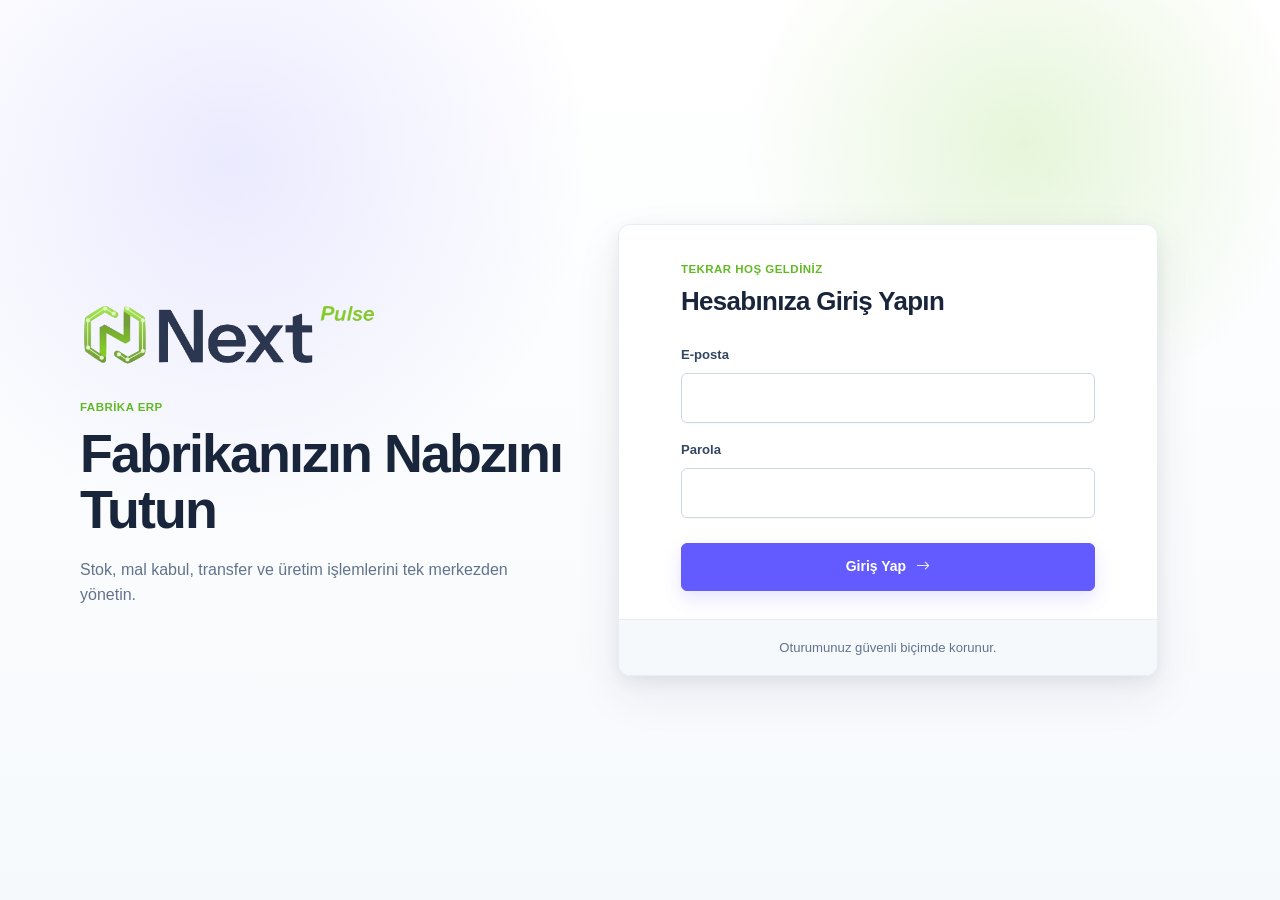
==== commit a23ffcb0: "Localize operations and add language selector" ====
--- a/login.html
+++ b/login.html
@@ -3,7 +3,7 @@
 <head>
   <meta charset="utf-8">
   <meta name="viewport" content="width=device-width, initial-scale=1">
-  <title>Sign in | NextPulse</title>
+  <title>Giriş Yap | NextPulse</title>
   <meta name="description" content="Sign in to NextPulse ERP.">
   <link rel="icon" type="image/png" href="assets/logo/nextpulse-icon.png">
   <link rel="preconnect" href="https://cdn.jsdelivr.net">
@@ -60,7 +60,7 @@
 
   <script src="https://cdn.jsdelivr.net/npm/bootstrap@5.3.3/dist/js/bootstrap.bundle.min.js"></script>
   <script src="js/api.js?v=20260719-2"></script>
-  <script src="js/i18n-tr.js?v=20260802-1"></script>
+  <script src="js/i18n-tr.js?v=20260802-4"></script>
   <script src="js/login.js?v=20260719-2"></script>
 </body>
 </html>
--- a/css/components.css
+++ b/css/components.css
@@ -3427,6 +3427,10 @@
   }
 }
 .np-notification-button { position: relative; }
+.np-language-picker { min-width:68px; height:42px; display:inline-flex; align-items:center; justify-content:center; gap:6px; padding:0 8px; color:var(--np-text); background:#fff; border:1px solid var(--np-border); border-radius:12px; cursor:pointer; }
+.np-language-picker i { color:var(--np-accent); font-size:1rem; }
+.np-language-picker select { width:30px; padding:0; color:inherit; background:transparent; border:0; outline:0; font-weight:800; cursor:pointer; appearance:none; }
+@media (max-width:575.98px) { .np-language-picker { min-width:56px; height:46px; padding:0 6px; } .np-language-picker i { display:none; } .np-language-picker select { width:32px; font-size:1rem; } }
 .np-notification-badge { position:absolute; top:-3px; right:-3px; min-width:19px; height:19px; padding:0 5px; display:grid; place-items:center; color:#fff; background:#dc3545; border:2px solid #fff; border-radius:999px; font-size:.65rem; font-weight:800; }
 .np-notification-popover { position:absolute; z-index:1200; top:72px; right:120px; width:min(390px,calc(100vw - 24px)); max-height:70vh; overflow:auto; padding:14px; background:#fff; border:1px solid var(--np-border); border-radius:18px; box-shadow:0 22px 60px rgba(24,37,59,.2); }
 .np-notification-head { display:flex; justify-content:space-between; align-items:center; margin-bottom:10px; }
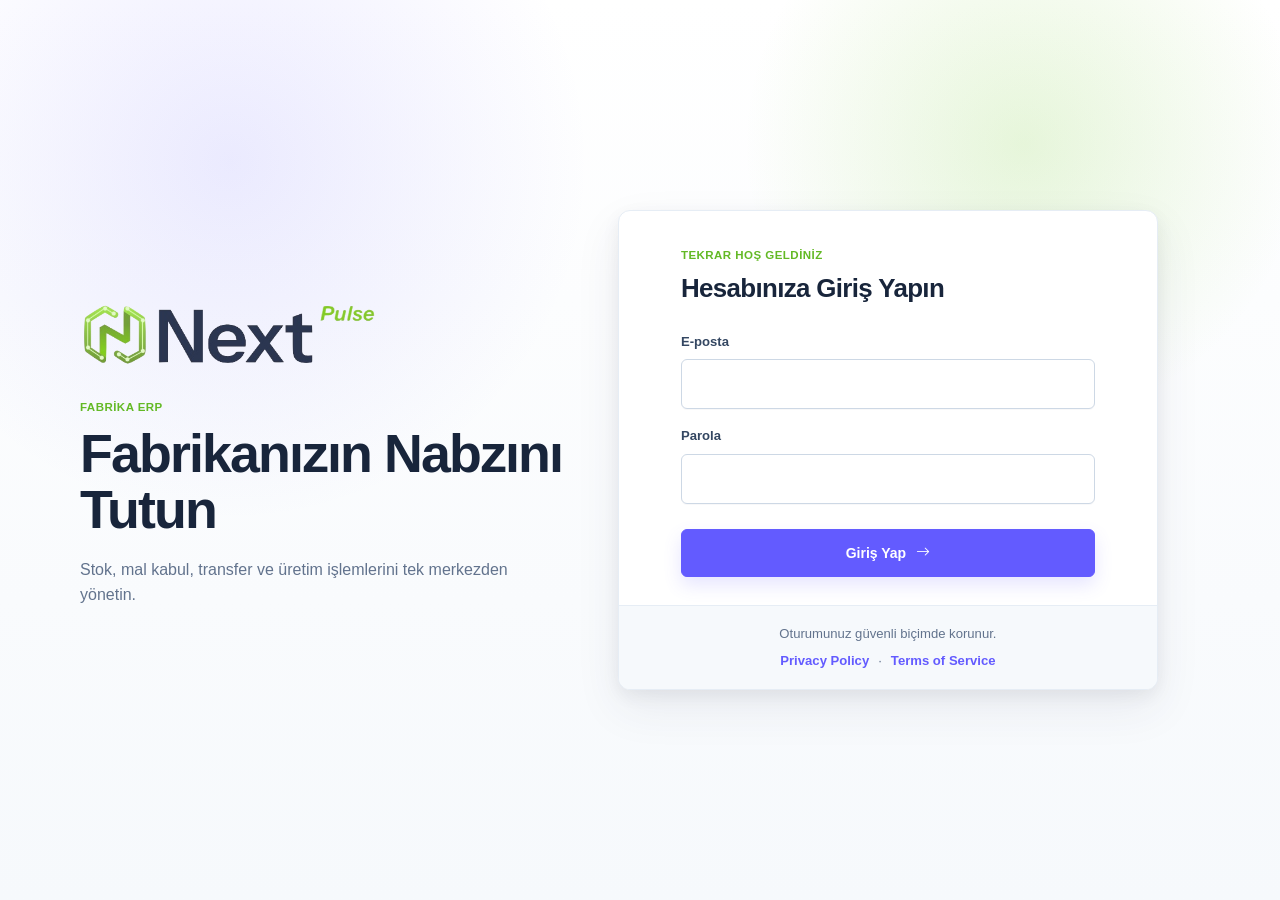
==== commit 90a25a4e: "Add OAuth privacy and terms pages" ====
--- a/login.html
+++ b/login.html
@@ -11,7 +11,7 @@
   <link href="https://cdn.jsdelivr.net/npm/bootstrap-icons@1.11.3/font/bootstrap-icons.min.css" rel="stylesheet">
   <link href="css/theme.css?v=20260719-2" rel="stylesheet">
   <link href="css/components.css?v=20260721-7" rel="stylesheet">
-  <link href="css/auth.css?v=20260721-7" rel="stylesheet">
+  <link href="css/auth.css?v=20260824-1" rel="stylesheet">
 </head>
 <body>
   <main class="np-auth-page">
@@ -53,14 +53,15 @@
         </form>
       </div>
       <div class="np-auth-footer">
-        NextPulse keeps sessions in a secure HttpOnly cookie.
+        <div>NextPulse keeps sessions in a secure HttpOnly cookie.</div>
+        <div class="np-auth-legal"><a href="privacy.html">Privacy Policy</a><span>·</span><a href="terms.html">Terms of Service</a></div>
       </div>
     </section>
   </main>
 
   <script src="https://cdn.jsdelivr.net/npm/bootstrap@5.3.3/dist/js/bootstrap.bundle.min.js"></script>
   <script src="js/api.js?v=20260719-2"></script>
-  <script src="js/i18n-tr.js?v=20260802-4"></script>
+  <script src="js/i18n-tr.js?v=20260802-6"></script>
   <script src="js/login.js?v=20260719-2"></script>
 </body>
 </html>
--- a/css/components.css
+++ b/css/components.css
@@ -2145,6 +2145,7 @@
 }
 
 .np-drawer-body {
+  min-height: 0;
   display: grid;
   gap: 14px;
   padding: 16px;
@@ -2165,6 +2166,8 @@
   border: 1px solid var(--np-border);
   border-radius: var(--np-radius);
 }
+
+#transferPreview { white-space: pre-line; }
 
 .np-drawer-actions {
   display: flex;
@@ -3420,17 +3423,27 @@
 
   .np-drawer {
     width: 100vw;
-  }
+    top: max(10px, env(safe-area-inset-top));
+    bottom: max(0px, env(safe-area-inset-bottom));
+    height: auto;
+    max-height: calc(100dvh - max(10px, env(safe-area-inset-top)) - max(0px, env(safe-area-inset-bottom)));
+    overflow: hidden;
+    border-radius: 22px 22px 0 0;
+  }
+
+  .np-drawer-header { flex: 0 0 auto; }
+
+  .np-drawer-body { overscroll-behavior: contain; -webkit-overflow-scrolling: touch; }
 
   .np-drawer-stock-grid {
     grid-template-columns: 1fr;
   }
 }
 .np-notification-button { position: relative; }
-.np-language-picker { min-width:68px; height:42px; display:inline-flex; align-items:center; justify-content:center; gap:6px; padding:0 8px; color:var(--np-text); background:#fff; border:1px solid var(--np-border); border-radius:12px; cursor:pointer; }
+.np-language-picker { min-width:84px; height:42px; display:inline-flex; align-items:center; justify-content:center; gap:6px; padding:0 8px; color:var(--np-text); background:#fff; border:1px solid var(--np-border); border-radius:12px; cursor:pointer; }
 .np-language-picker i { color:var(--np-accent); font-size:1rem; }
-.np-language-picker select { width:30px; padding:0; color:inherit; background:transparent; border:0; outline:0; font-weight:800; cursor:pointer; appearance:none; }
-@media (max-width:575.98px) { .np-language-picker { min-width:56px; height:46px; padding:0 6px; } .np-language-picker i { display:none; } .np-language-picker select { width:32px; font-size:1rem; } }
+.np-language-picker select { width:52px; padding:0; color:inherit; background:transparent; border:0; outline:0; font-weight:800; cursor:pointer; appearance:none; }
+@media (max-width:575.98px) { .np-language-picker { min-width:72px; height:46px; padding:0 6px; } .np-language-picker i { display:none; } .np-language-picker select { width:56px; font-size:1rem; } }
 .np-notification-badge { position:absolute; top:-3px; right:-3px; min-width:19px; height:19px; padding:0 5px; display:grid; place-items:center; color:#fff; background:#dc3545; border:2px solid #fff; border-radius:999px; font-size:.65rem; font-weight:800; }
 .np-notification-popover { position:absolute; z-index:1200; top:72px; right:120px; width:min(390px,calc(100vw - 24px)); max-height:70vh; overflow:auto; padding:14px; background:#fff; border:1px solid var(--np-border); border-radius:18px; box-shadow:0 22px 60px rgba(24,37,59,.2); }
 .np-notification-head { display:flex; justify-content:space-between; align-items:center; margin-bottom:10px; }
--- a/css/auth.css
+++ b/css/auth.css
@@ -159,6 +159,23 @@
   border-top: 1px solid var(--np-border);
 }
 
+.np-auth-legal {
+  display: flex;
+  justify-content: center;
+  gap: 9px;
+  margin-top: 7px;
+}
+
+.np-auth-legal a {
+  color: var(--np-accent);
+  font-weight: 700;
+  text-decoration: none;
+}
+
+.np-auth-legal a:hover {
+  text-decoration: underline;
+}
+
 @media (max-width: 900px) {
   .np-auth-page {
     grid-template-columns: 1fr;
